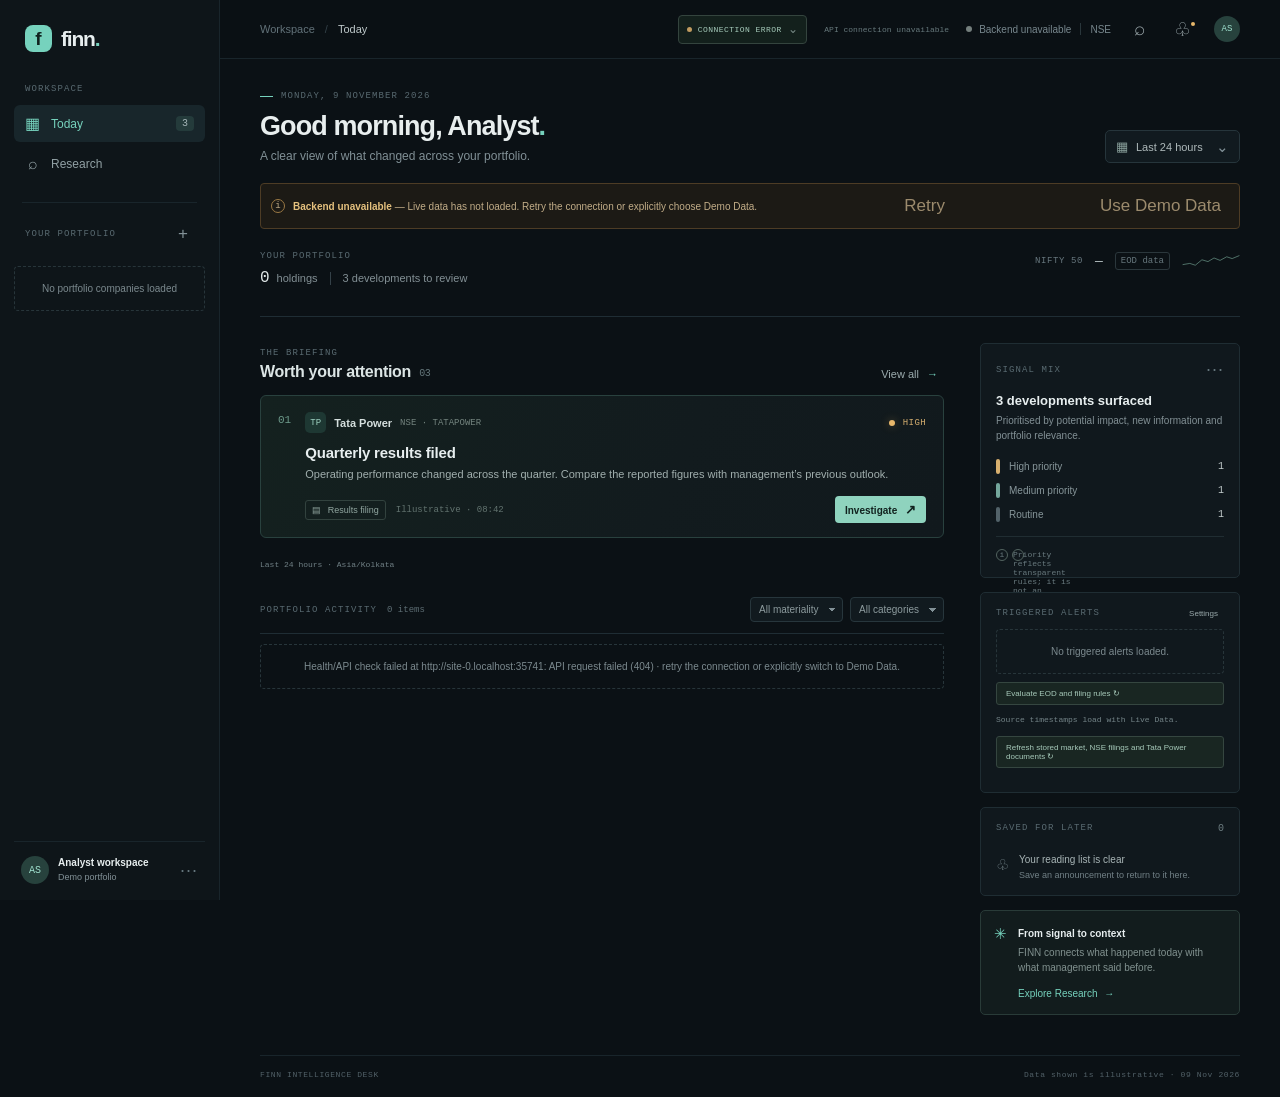
==== index.html @ 6a90d1be "Publish FINN investment intelligence app Co-authored-by: Copilot <223556219+Copilot@users.noreply.gi" ====
<!doctype html>
<html lang="en">
  <head>
    <meta charset="UTF-8" />
    <meta name="viewport" content="width=device-width, initial-scale=1" />
    <meta name="theme-color" content="#0b1115" />
    <title>FINN — Investment intelligence</title>
    <link rel="stylesheet" href="./styles.css?v=thesis-drift-1" />
  </head>
  <body>
    <div class="app-shell">
      <aside class="rail" aria-label="Primary navigation">
        <a class="brand" href="#today" aria-label="FINN home"><span class="brand-mark">f</span><span class="brand-name">finn<span class="brand-dot">.</span></span></a>
        <div class="rail-label">WORKSPACE</div>
        <nav class="primary-nav">
          <button class="nav-item active" data-view="today"><span class="nav-glyph">▦</span><span>Today</span><span class="nav-count">3</span></button>
          <button class="nav-item" data-view="research"><span class="nav-glyph">⌕</span><span>Research</span></button>
        </nav>
        <div class="rail-divider"></div>
        <div class="rail-label">YOUR PORTFOLIO <button class="tiny-plus" aria-label="Add holding">+</button></div>
        <div class="holding-list" id="holdingList"></div>
        <div class="rail-bottom"><div class="avatar">AS</div><div><strong>Analyst workspace</strong><small>Demo portfolio</small></div><span class="more">···</span></div>
      </aside>

      <main class="main-area">
        <header class="topbar">
          <div class="breadcrumb"><span>Workspace</span><i>/</i><strong id="crumb">Today</strong></div>
          <div class="top-actions">
            <button class="mode-toggle" id="dataModeToggle" aria-label="Switch between demo and live data"><span class="mode-indicator"></span><span id="modeLabel">DEMO DATA</span><span class="mode-chevron">⌄</span></button>
            <span class="freshness-label" id="freshnessLabel">Fixtures only</span>
            <div class="market-state"><span class="live-dot"></span><span id="marketStateText">Market closed</span><span class="state-divider"></span><span>NSE</span></div>
            <button class="icon-button search-trigger" aria-label="Search" title="Search companies"><span>⌕</span></button>
            <button class="icon-button notification-button" aria-label="Notifications"><span>♧</span><b></b></button>
            <div class="top-avatar">AS</div>
          </div>
        </header>

        <section class="view active" id="todayView" aria-labelledby="todayTitle">
          <div class="page-heading">
            <div><div class="eyebrow"><span class="eyebrow-line"></span> MONDAY, 9 NOVEMBER 2026</div><h1 id="todayTitle">Good morning, Analyst<span class="period">.</span></h1><p class="page-subtitle">A clear view of what changed across your portfolio.</p></div>
            <label class="date-control"><span class="calendar-icon">▦</span><select id="digestWindow" aria-label="Digest time window"><option value="24h">Last 24 hours</option><option value="7d">Last 7 days</option><option value="30d">Last 30 days</option><option value="custom">Custom dates</option></select><span class="chevron">⌄</span></label>
          </div>
          <div class="demo-notice"><span class="notice-icon">i</span><span><strong>Illustrative demo</strong> — sample events and figures are fictional and shown for product demonstration.</span><button aria-label="Dismiss demo notice" id="dismissNotice">×</button></div>

          <div class="overview-row">
            <div class="overview-copy"><span class="section-kicker">YOUR PORTFOLIO</span><div class="overview-title"><strong id="holdingCount">18</strong><span>holdings</span><span class="overview-sep"></span><span id="developmentCount">3 developments to review</span></div></div>
            <div class="market-mini"><span class="market-label">NIFTY 50</span><strong>—</strong><span class="neutral-tag">EOD data</span><span class="mini-spark" aria-hidden="true"><svg viewBox="0 0 96 24"><path d="M1 18 L13 16 L22 19 L33 10 L43 13 L53 7 L63 11 L74 5 L83 8 L95 3"/></svg></span></div>
          </div>

          <div class="content-grid">
            <div class="feed-column">
              <div class="section-head"><div><span class="section-kicker">THE BRIEFING</span><h2>Worth your attention <span class="muted-count">03</span></h2></div><button class="text-button" id="viewAll">View all <span>→</span></button></div>
              <div class="briefing-card" id="briefingCard">
                <div class="briefing-index">01</div><div class="briefing-body"><div class="briefing-meta"><span class="company-chip tata-chip">TP</span><strong>Tata Power</strong><span class="ticker-label">NSE · TATAPOWER</span><span class="meta-spacer"></span><span class="priority-dot high"></span><span class="priority-word">HIGH</span></div><h3>Quarterly results filed</h3><p>Operating performance changed across the quarter. Compare the reported figures with management’s previous outlook.</p><div class="briefing-foot"><span class="source-pill"><span class="file-glyph">▤</span> Results filing</span><span class="briefing-time">Illustrative · 08:42</span><button class="investigate-button" data-company="TATAPOWER">Investigate <span>↗</span></button></div></div>
              </div>
              <div class="digest-custom" id="digestCustom" hidden><label>From <input type="date" id="digestFrom"></label><label>To <input type="date" id="digestTo"></label><button id="applyDigestDates">Apply</button></div>
              <div class="digest-range" id="digestRange">Last 24 hours · Asia/Kolkata</div>
              <div class="digest-counts" id="digestCounts"></div>
              <div class="feed-toolbar"><div class="feed-title"><span class="section-kicker">PORTFOLIO ACTIVITY</span><span class="feed-total" id="feedTotal">3 items</span></div><div class="filters"><label class="select-wrap"><span class="sr-only">Filter by priority</span><select id="priorityFilter"><option value="all">All materiality</option><option value="high">High</option><option value="medium">Medium</option><option value="routine">Routine</option></select></label><label class="select-wrap category-filter"><span class="sr-only">Filter by category</span><select id="categoryFilter"><option value="all">All categories</option></select></label></div></div>
              <div class="activity-list" id="activityList"></div>
              <button class="load-more" id="loadMore">Show routine items <span>↓</span></button>
            </div>
            <aside class="right-column">
              <div class="side-card signal-card"><div class="side-card-head"><span class="section-kicker">SIGNAL MIX</span><span class="more">···</span></div><h3 id="signalHeading">3 developments surfaced</h3><p id="signalDescription">Prioritised by potential impact, new information and portfolio relevance.</p><div class="signal-rows"><div><span class="signal-bar high-bar"></span><span>High priority</span><b id="signalHigh">1</b></div><div><span class="signal-bar monitor-bar"></span><span>Medium priority</span><b id="signalMedium">1</b></div><div><span class="signal-bar routine-bar"></span><span>Routine</span><b id="signalRoutine">1</b></div></div><div class="signal-note"><span>i</span><span id="signalNote">Priority reflects transparent rules; it is not an investment recommendation.</span></div></div>
              <div class="side-card alert-card"><div class="side-card-head"><span class="section-kicker">TRIGGERED ALERTS</span><button class="text-button" id="openAlertSettings">Settings</button></div><div id="alertHistory"><div class="empty-filter">No triggered alerts loaded.</div></div><button class="alert-refresh" id="evaluateAlerts">Evaluate EOD and filing rules ↻</button><div class="source-freshness" id="sourceFreshness">Source timestamps load with Live Data.</div><button class="alert-refresh refresh-data-button" id="refreshData">Refresh stored market, NSE filings and Tata Power documents ↻</button><div class="source-freshness" id="refreshProgress" role="status"></div></div>
              <div class="side-card saved-card"><div class="side-card-head"><span class="section-kicker">SAVED FOR LATER</span><span class="saved-count" id="savedCount">0</span></div><div class="saved-empty" id="savedEmpty"><span class="bookmark-outline">♧</span><div><strong>Your reading list is clear</strong><p>Save an announcement to return to it here.</p></div></div><div id="savedList"></div></div>
              <div class="desk-note"><span class="desk-spark">✳</span><div><strong>From signal to context</strong><p>FINN connects what happened today with what management said before.</p><button data-view="research">Explore Research <span>→</span></button></div></div>
            </aside>
          </div>
          <footer class="page-footer"><span>FINN INTELLIGENCE DESK</span><span id="todayFooterText">Data shown is illustrative · 09 Nov 2026</span></footer>
        </section>

        <section class="view" id="researchView" aria-labelledby="researchTitle">
          <div class="page-heading research-heading"><div><div class="eyebrow"><span class="eyebrow-line"></span> COMPANY INTELLIGENCE</div><h1 id="researchTitle">Research<span class="period">.</span></h1><p class="page-subtitle">Start with the evidence. Build the context over time.</p></div><label class="company-search"><span>⌕</span><input id="companySearch" type="search" placeholder="Search company or ticker" autocomplete="off"/><kbd>⌘ K</kbd><div class="search-results" id="searchResults"></div></label></div>
          <div class="demo-notice compact-notice"><span class="notice-icon">i</span><span><strong>Live source data</strong> — financial figures appear only after review and link to the original filing.</span><button aria-label="Dismiss demo notice" class="dismissResearch">×</button></div>
          <div class="company-hero"><div class="company-identity"><div class="company-monogram">TP</div><div><div class="company-title-row"><h2 id="companyName">Tata Power Company</h2><span class="exchange-badge">NSE</span></div><div class="company-subline"><span id="companyTicker">TATAPOWER</span><span class="subline-dot"></span><span id="companySector">Utilities</span><span class="universe-pill" id="companyUniverseLabel">PORTFOLIO</span></div></div></div><div class="company-market"><span class="section-kicker">LATEST PRICE · EOD</span><strong id="companyLatestPrice">— <small>INR</small></strong><span id="companyPriceDate">No market record loaded</span></div><button class="company-more icon-button" aria-label="Company options">···</button></div>
          <nav class="company-tabs" aria-label="Company sections"><button class="selected">Overview</button><button data-tab="financials">Financials</button><button data-tab="commitments">Commitments <span class="tab-new">CORE</span></button><button data-tab="documents">Documents</button></nav>
          <section class="commitments-view" id="commitmentsView" hidden>
            <div class="commitment-summary-strip" id="commitmentSummary"><span>Loading management guidance…</span></div><div id="narrativeNumbersNote" class="narrative-numbers-note"></div>
            <div class="commitment-toolbar"><div><span class="section-kicker">MANAGEMENT ACCOUNTABILITY</span><h2>What was said. What followed.</h2></div><div class="commitment-filters"><select id="commitmentCandidateCategory" aria-label="Prioritise review candidates"><option value="all">All candidate categories</option><option value="financial">Financial guidance first</option><option value="operational">Operational</option><option value="qualitative">Qualitative</option></select><select id="commitmentTypeFilter" aria-label="Filter by statement type"><option value="all">All statement types</option></select><select id="commitmentStatusFilter" aria-label="Filter by assessment status"><option value="all">All statuses</option><option>needs_review</option><option>awaiting_outcome</option><option>in_progress</option><option>not_comparable</option><option>achieved</option><option>missed</option></select><select id="commitmentPeriodFilter" aria-label="Filter by fiscal period"><option value="all">All periods</option></select><select id="commitmentTopicFilter" aria-label="Filter by topic"><option value="all">All topics</option></select></div></div>
            <div class="commitment-review-queue" id="commitmentReviewQueue"></div>
            <div class="commitment-timeline" id="commitmentTimeline"><div class="empty-filter">Select Live Data to load source-linked transcript candidates.</div></div>
          </section>
          <div class="research-grid">
            <div class="research-main">
              <div class="section-head research-section-head"><div><span class="section-kicker">COMPANY OVERVIEW</span><h2>Business at a glance</h2></div><button class="subtle-button" id="sourceMethod">Source policy <span>↗</span></button></div>
              <div class="business-card"><div class="business-copy"><span class="business-label">BUSINESS PROFILE</span><p id="businessDescription">An integrated power company with interests across generation, renewables, transmission and distribution.</p><span class="illustrative-inline">Company profile · demo description</span></div><div class="segment-block"><span class="business-label">SEGMENTS</span><div class="segment-tags" id="segmentTags"><span>Generation</span><span>Renewables</span><span>Transmission</span><span>Distribution</span></div><div class="segment-caption">Revenue mix will appear when verified source data is connected.</div></div></div>
              <div class="section-head metrics-head"><div><span class="section-kicker">LATEST REPORTED PERIOD</span><h2>Financial snapshot</h2></div><span class="period-placeholder" id="financialPeriod">Period unavailable</span></div>
              <div class="financial-basis-row"><span id="financialBasis">Consolidated · INR crore</span><span id="financialCoverage">Financial statements not yet processed.</span></div>
              <div class="financial-control-row"><label>Statement basis <select id="financialBasisSelect"><option value="consolidated">Consolidated</option><option value="standalone">Standalone</option></select></label><span id="financialSeriesLabel">Quarterly income statement</span></div>
              <div class="metrics-grid" id="financialMetrics"><div class="metric-card"><div class="metric-label">REVENUE <span>₹</span></div><strong>—</strong><small>Awaiting source data</small></div><div class="metric-card"><div class="metric-label">EBITDA <span>₹</span></div><strong>—</strong><small>Awaiting source data</small></div><div class="metric-card"><div class="metric-label">PBT <span>₹</span></div><strong>—</strong><small>Awaiting source data</small></div><div class="metric-card"><div class="metric-label">PAT <span>₹</span></div><strong>—</strong><small>Awaiting source data</small></div></div>
              <section class="thesis-drift" id="thesisDrift" aria-labelledby="thesisDriftTitle"><div class="section-head"><div><span class="section-kicker">EVIDENCE-DRIVEN CHANGE MONITOR</span><h2 id="thesisDriftTitle">Thesis Drift</h2></div><span id="thesisDriftPeriod" class="period-placeholder">Loading verified signals…</span></div><p class="thesis-drift-intro" id="thesisDriftIntro">Comparing validated financial observations and primary disclosures.</p><div id="thesisDriftSummary" class="thesis-drift-summary"></div><div id="thesisDriftGroups" class="thesis-drift-groups"></div><details class="thesis-coverage"><summary>Coverage and unavailable indicators</summary><div id="thesisDriftCoverage"></div></details></section>
              <div class="section-head trajectory-head"><div><span class="section-kicker">PERFORMANCE OVER TIME</span><h2>Financial trajectory</h2></div><div class="chart-period-tabs"><button class="active" data-period="quarterly">Quarterly</button><button data-period="annual">Annual</button></div></div>
              <div class="trajectory-metrics" role="group" aria-label="Trajectory metric"><button class="active" data-metric="revenue">Revenue</button><button data-metric="pbt">PBT</button><button data-metric="pat">PAT</button></div>
              <div class="chart-card"><div class="chart-placeholder" id="financialChart"><div class="chart-empty"><div class="chart-icon">⌁</div><strong>Evidence will fill this view</strong><span>Verified financial values appear here.</span></div></div><div class="chart-footer"><span id="chartFooterText">Quarterly values · INR crore · verified source observations only.</span><button id="chartSource">How we calculate <span>↗</span></button></div></div>
              <section class="financial-analysis" id="financialAnalysis"><div class="section-head"><div><span class="section-kicker">BALANCE SHEET & CASH QUALITY</span><h2>Cash, debt and coverage</h2></div><span id="analysisPeriod" class="period-placeholder">Annual values</span></div><div id="analysisSignals" class="analysis-signals"></div><div id="analysisCards" class="analysis-cards"><p>Validated annual balance-sheet and cash-flow rows will appear here.</p></div><div id="analysisObservations" class="financial-year-grid"></div></section>
              <div class="section-head developments-head"><div><span class="section-kicker">WHAT CHANGED</span><h2>Recent developments <span class="muted-count">02</span></h2></div><button class="text-button" data-view="today">All activity <span>→</span></button></div><div id="companyDevelopments" class="company-developments"></div>
            </div>
            <aside class="research-aside">
              <div class="commitment-card" id="commitmentCard"><div class="commitment-top"><div><span class="section-kicker">FINN REMEMBERS</span><span class="commitment-tag">CORE CAPABILITY</span></div><span class="memory-icon">↺</span></div><h3>Management commitments</h3><p>What leadership said. What the company delivered. Always linked to the source.</p><div class="commitment-empty"><div class="commitment-line"><span class="empty-bullet"></span><span></span></div><div class="commitment-line short"><span class="empty-bullet"></span><span></span></div><div class="commitment-line"><span class="empty-bullet"></span><span></span></div></div><div class="commitment-foot"><span id="commitmentDocCount">0 verified commitments</span><button id="commitmentInfo">How it works <span>→</span></button></div></div>
              <div class="ask-card"><div class="ask-heading"><span class="ask-icon">✳</span><div><span class="section-kicker">INVESTIGATE</span><h3>Ask about this company</h3></div></div><div class="suggested-questions"><button>How has revenue changed over the last three financial years? <span>↗</span></button><button>How has profitability changed over the last four quarters? <span>↗</span></button><button>How have borrowings and net debt changed? <span>↗</span></button><button>Is operating cash flow keeping pace with PAT? <span>↗</span></button><button>What did management say about growth, and what happened afterwards? <span>↗</span></button><button>What are the most important positive and negative developments? <span>↗</span></button></div><form class="ask-form" id="askForm"><input id="askInput" placeholder="Ask a research question..." aria-label="Ask a research question"/><button aria-label="Submit question">↑</button></form><p class="ask-disclaimer">Evidence-grounded answers · no model provider configured</p><div id="researchAnswer" class="research-answer" aria-live="polite"></div></div>
              <div class="source-card"><div class="source-card-head"><span class="section-kicker">RESEARCH COVERAGE</span><span class="coverage-dot"></span></div><div class="source-empty"><span class="document-icon">▤</span><div><strong id="sourceCoverageTitle">Checking coverage…</strong><p id="sourceCoverageText">Source and processing status for this company.</p></div></div><div id="coveragePanel" class="coverage-panel"></div><div id="sourceDocumentList"></div><button id="connectSources" class="connect-button">View source requirements <span>→</span></button></div>
            </aside>
          </div>
          <footer class="page-footer"><span>FINN INTELLIGENCE DESK</span><span>Primary sources only · No broker research</span></footer>
        </section>
      </main>

      <nav class="mobile-nav" aria-label="Mobile navigation"><button class="active" data-view="today"><span>▦</span>Today</button><button data-view="research"><span>⌕</span>Research</button><button id="mobilePortfolio"><span>◫</span>Portfolio</button></nav>
    </div>
    <div class="toast" id="toast" role="status"></div>
    <dialog id="detailDialog" class="detail-dialog"><form method="dialog"><button class="dialog-close" aria-label="Close details">×</button></form><div id="dialogContent"></div></dialog>
    <script src="./app.js?v=thesis-drift-1"></script>
  </body>
</html>
---- styles.css ----
:root{color-scheme:dark;--bg:#0b1115;--surface:#10181d;--surface-2:#131e24;--surface-3:#18252c;--line:#1f2d34;--line-soft:#19252b;--text:#e7eeef;--muted:#829197;--subtle:#596a71;--teal:#76d2bd;--teal-dim:#264c46;--amber:#e8b76b;--red:#e27c73;--font:'DM Sans',-apple-system,BlinkMacSystemFont,sans-serif;--display:'Manrope','DM Sans',sans-serif;--mono:'DM Mono',monospace}*{box-sizing:border-box}body{margin:0;background:var(--bg);color:var(--text);font-family:var(--font);font-size:13px;-webkit-font-smoothing:antialiased}.app-shell{min-height:100vh}.rail{position:fixed;inset:0 auto 0 0;width:220px;background:#0e1519;border-right:1px solid var(--line-soft);padding:25px 14px 14px;display:flex;flex-direction:column;z-index:5}.brand{display:flex;align-items:center;gap:9px;text-decoration:none;color:var(--text);padding:0 11px 32px}.brand-mark{height:27px;width:27px;border-radius:8px;background:var(--teal);color:#10221f;font:800 19px var(--display);display:grid;place-items:center;line-height:1}.brand-name{font:700 21px var(--display);letter-spacing:-1.2px}.brand-dot,.period{color:var(--teal)}.rail-label,.section-kicker,.eyebrow,.business-label{font:500 9px var(--mono);letter-spacing:1.1px;color:var(--subtle)}.rail-label{padding:0 11px 11px;display:flex;justify-content:space-between;align-items:center}.tiny-plus{border:0;background:none;color:var(--muted);font-size:17px;cursor:pointer}.primary-nav{display:grid;gap:3px}.nav-item{height:37px;border:0;border-radius:6px;background:transparent;color:#91a0a4;display:flex;align-items:center;gap:11px;padding:0 11px;text-align:left;font:500 12px var(--font);cursor:pointer}.nav-item:hover{background:#141e23;color:var(--text)}.nav-item.active{background:#18262b;color:var(--teal)}.nav-glyph{font-size:16px;width:15px;text-align:center}.nav-count{margin-left:auto;color:#a4b5b7;background:#243b3b;font:10px var(--mono);padding:2px 6px;border-radius:4px}.rail-divider{height:1px;background:var(--line-soft);margin:20px 8px 20px}.holding-list{display:grid;gap:3px;overflow:auto}.holding{display:flex;align-items:center;gap:9px;width:100%;height:36px;padding:0 8px;border:0;background:none;color:#9aa8ac;text-align:left;cursor:pointer;border-radius:5px}.holding:hover,.holding.selected{background:#172328;color:var(--text)}.holding-logo{width:23px;height:23px;border-radius:6px;background:#1d2e34;color:#afc3c4;display:grid;place-items:center;font:10px var(--mono)}.holding:nth-child(3n+1) .holding-logo{color:#d4b784;background:#342e24}.holding:nth-child(3n+2) .holding-logo{color:#91d0c1;background:#1e3431}.holding-name{font-size:11px;white-space:nowrap;overflow:hidden;text-overflow:ellipsis}.holding-ticker{margin-left:auto;color:#596a71;font:9px var(--mono)}.rail-bottom{margin-top:auto;border-top:1px solid var(--line-soft);padding:14px 7px 2px;display:flex;align-items:center;gap:9px}.avatar,.top-avatar{background:#27423d;color:#9fe0ce;border-radius:50%;display:grid;place-items:center;font:10px var(--mono)}.avatar{width:28px;height:28px}.rail-bottom strong{font-size:10px;font-weight:600;display:block}.rail-bottom small{font-size:9px;color:var(--muted)}.more{font-size:18px;letter-spacing:1px;color:#65767c}.rail-bottom .more{margin-left:auto}.main-area{margin-left:220px;min-height:100vh}.topbar{height:59px;padding:0 40px;border-bottom:1px solid var(--line-soft);display:flex;justify-content:space-between;align-items:center;background:rgba(11,17,21,.88);position:sticky;top:0;z-index:4;backdrop-filter:blur(12px)}.breadcrumb{display:flex;gap:10px;color:#627279;font-size:11px;align-items:center}.breadcrumb i{font-style:normal;color:#344249}.breadcrumb strong{color:#bec9ca;font-weight:500}.top-actions{display:flex;align-items:center;gap:17px}.market-state{display:flex;align-items:center;gap:7px;color:#78888e;font-size:10px}.live-dot,.coverage-dot{width:6px;height:6px;border-radius:50%;background:#747f7d}.state-divider{height:12px;width:1px;background:#29363b;margin:0 2px}.icon-button{background:none;border:0;color:#9aa7aa;font-size:19px;cursor:pointer;position:relative}.icon-button:hover{color:var(--teal)}.notification-button b{position:absolute;right:2px;top:5px;width:4px;height:4px;border-radius:50%;background:var(--amber)}.top-avatar{width:26px;height:26px;font-size:9px}.view{display:none;max-width:1500px;margin:0 auto;padding:32px 40px 0}.view.active{display:block}.page-heading{display:flex;justify-content:space-between;align-items:flex-end;margin-bottom:20px}.eyebrow{display:flex;align-items:center;gap:8px;margin-bottom:9px}.eyebrow-line{display:block;width:13px;height:1px;background:var(--teal)}h1{font:600 27px/1.2 var(--display);letter-spacing:-.9px;margin:0;color:#e8eeee}.page-subtitle{color:#819096;font-size:12px;margin:7px 0 0}.date-control{color:#aeb9ba;border:1px solid #26353b;background:#111a1f;border-radius:5px;height:33px;padding:0 10px;font:11px var(--font);display:flex;align-items:center;gap:8px;cursor:pointer}.calendar-icon{color:#8ba29d;font-size:13px}.chevron{color:#829197;font-size:15px;margin-left:4px}.demo-notice{height:auto;min-height:35px;border:1px solid #4d3c25;background:#1c1a15;color:#c2ad88;border-radius:4px;padding:8px 10px;display:flex;align-items:center;gap:8px;font-size:10px;margin-bottom:22px}.demo-notice strong{color:#e5c17e;font-weight:600}.notice-icon{width:14px;height:14px;border:1px solid #9b7944;border-radius:50%;display:grid;place-items:center;font:9px var(--mono);flex:none}.demo-notice button{background:none;border:0;color:#9c8b6d;margin-left:auto;cursor:pointer;font-size:17px}.overview-row{height:66px;border-bottom:1px solid var(--line);display:flex;justify-content:space-between;align-items:flex-start}.overview-copy .section-kicker{display:block;margin-bottom:8px}.overview-title{display:flex;align-items:center;gap:7px;color:#839095;font-size:11px}.overview-title strong{font:500 16px var(--mono);color:#e0e8e8}.overview-sep{height:13px;width:1px;background:#344148;margin:0 5px}.market-mini{display:flex;align-items:center;gap:12px;color:#88989d}.market-label{font:9px var(--mono);color:#68787f;letter-spacing:.6px}.market-mini strong{font:13px var(--mono);color:#bdc9ca}.neutral-tag{font:9px var(--mono);border:1px solid #2b373c;padding:3px 5px;border-radius:3px;color:#67777d}.mini-spark{width:58px;height:20px}.mini-spark svg{width:100%;height:100%;overflow:visible}.mini-spark path{fill:none;stroke:#618a7e;stroke-width:1.3}.content-grid{display:grid;grid-template-columns:minmax(0,1fr) 260px;gap:36px;padding-top:26px}.section-head{display:flex;align-items:flex-end;justify-content:space-between;margin-bottom:14px}.section-head h2{font:600 16px var(--display);letter-spacing:-.3px;margin:5px 0 0;color:#dce5e5}.muted-count{color:#65777b;font:10px var(--mono);vertical-align:middle;margin-left:4px}.text-button,.subtle-button{border:0;background:none;color:#9babad;font:11px var(--font);cursor:pointer}.text-button:hover,.subtle-button:hover{color:var(--teal)}.text-button span,.subtle-button span{color:var(--teal);margin-left:5px}.briefing-card{display:flex;gap:14px;padding:16px 17px 14px;background:linear-gradient(115deg,#14211f 0%,#121b1e 60%,#11191d 100%);border:1px solid #29413e;border-radius:6px;position:relative;margin-bottom:22px}.briefing-index{font:11px var(--mono);color:#6d9a8b;padding-top:2px}.briefing-body{min-width:0;flex:1}.briefing-meta{display:flex;align-items:center;gap:8px}.company-chip{width:21px;height:21px;border-radius:5px;display:grid;place-items:center;font:9px var(--mono)}.tata-chip{background:#1e3833;color:#9ed2c2}.briefing-meta strong{font-size:11px;font-weight:600;color:#d6e0df}.ticker-label{font:9px var(--mono);color:#74847f}.meta-spacer{flex:1}.priority-dot{width:6px;height:6px;border-radius:50%;display:inline-block}.priority-dot.high{background:var(--amber);box-shadow:0 0 8px #d8a55366}.priority-dot.monitor{background:#79a9a1}.priority-dot.routine{background:#718085}.priority-word{font:9px var(--mono);color:#d2ac6e;letter-spacing:.4px}.briefing-body h3{margin:11px 0 5px;font:600 15px var(--display);letter-spacing:-.2px}.briefing-body>p{margin:0;color:#a1afae;font-size:11px;line-height:1.55;max-width:620px}.briefing-foot{display:flex;align-items:center;gap:10px;margin-top:13px}.source-pill{border:1px solid #32423e;border-radius:3px;padding:4px 6px;color:#91a6a0;font-size:9px}.file-glyph{margin-right:4px}.briefing-time{font:9px var(--mono);color:#62736f}.investigate-button{margin-left:auto;background:#8fd3be;border:0;border-radius:4px;color:#11221e;height:27px;padding:0 10px;font:600 10px var(--font);cursor:pointer}.investigate-button:hover{background:#b5ecd9}.investigate-button span{font-size:13px;margin-left:5px}.feed-toolbar{display:flex;justify-content:space-between;align-items:center;border-bottom:1px solid var(--line);padding:0 0 11px;margin-top:21px}.feed-title{display:flex;align-items:center;gap:10px}.feed-total{font:9px var(--mono);color:#5d6d73}.filters{display:flex;gap:7px}.select-wrap select{appearance:none;background:#111a1f;border:1px solid #27363c;color:#8d9b9e;padding:6px 23px 6px 8px;font:10px var(--font);border-radius:4px;background-image:linear-gradient(45deg,transparent 50%,#829197 50%),linear-gradient(135deg,#829197 50%,transparent 50%);background-position:calc(100% - 10px) 10px,calc(100% - 6px) 10px;background-size:4px 4px,4px 4px;background-repeat:no-repeat;cursor:pointer}.activity-list{display:grid}.activity-item{display:grid;grid-template-columns:25px minmax(0,1fr) 28px;gap:10px;padding:14px 2px;border-bottom:1px solid var(--line-soft);align-items:start;transition:background .15s}.activity-item:hover{background:#0f171b}.activity-symbol{height:23px;width:23px;border:1px solid #2b3a40;border-radius:5px;display:grid;place-items:center;color:#95aaa5;font-size:11px}.activity-symbol.gold{border-color:#4b4030;color:#c4aa79}.activity-symbol.blue{border-color:#31434b;color:#8caab5}.activity-main{min-width:0}.activity-top{display:flex;align-items:center;gap:7px;margin-bottom:5px}.activity-top strong{font-size:10px;color:#c4cecf;font-weight:600}.activity-ticker{font:9px var(--mono);color:#65767c}.activity-category{font-size:9px;color:#87969a;border-left:1px solid #36444a;padding-left:7px}.activity-priority{margin-left:auto;font:8px var(--mono);letter-spacing:.45px;color:#b99c6a}.activity-priority.monitor{color:#81a99f}.activity-priority.routine{color:#829096}.activity-title{font-size:11px;color:#d3dcdd;font-weight:500;margin:0 0 4px}.activity-summary{font-size:10px;color:#78898e;line-height:1.5;margin:0}.activity-bottom{display:flex;gap:9px;align-items:center;margin-top:7px;font-size:9px;color:#5e6d72}.activity-bottom .source-text{color:#80938c}.bookmark{border:0;color:#58686e;background:none;font-size:15px;cursor:pointer;padding:1px 5px}.bookmark.saved{color:var(--teal)}.load-more{display:block;margin:13px auto 0;border:1px solid #26343a;background:#11191d;color:#78888d;border-radius:4px;padding:7px 12px;font:10px var(--font);cursor:pointer}.load-more:hover{color:var(--teal);border-color:#466c63}.right-column{display:grid;align-content:start;gap:14px}.side-card{background:#10181d;border:1px solid #1f2d33;border-radius:5px;padding:15px}.side-card-head{display:flex;justify-content:space-between;align-items:center}.side-card h3{font:600 13px var(--display);margin:13px 0 5px}.side-card>p{font-size:10px;color:#829095;line-height:1.5;margin:0}.signal-rows{display:grid;gap:9px;margin-top:16px}.signal-rows>div{display:grid;grid-template-columns:5px 1fr auto;align-items:center;gap:8px;color:#87969a;font-size:10px}.signal-rows b{font:10px var(--mono);color:#c1cbcb}.signal-bar{width:4px;height:15px;border-radius:2px}.high-bar{background:#d7af6e}.monitor-bar{background:#74a79c}.routine-bar{background:#526269}.signal-note{border-top:1px solid #202d32;margin-top:14px;padding-top:11px;color:#697a7f;font-size:9px;line-height:1.5}.signal-note span{display:inline-grid;place-items:center;width:12px;height:12px;border:1px solid #52635f;border-radius:50%;font:8px var(--mono);margin-right:4px}.saved-count{font:10px var(--mono);color:#6c7c80}.saved-empty{display:flex;gap:10px;align-items:center;margin-top:17px}.bookmark-outline{color:#75858a;font-size:15px}.saved-empty strong{font-size:10px;font-weight:500;color:#a8b5b6}.saved-empty p{font-size:9px;color:#718086;margin:4px 0 0}.saved-row{padding:10px 0 0;color:#c6d0d0;font-size:10px}.saved-row button{border:0;background:none;color:#738387;float:right;cursor:pointer}.desk-note{display:flex;gap:11px;padding:14px 13px;border:1px solid #293b38;background:#121c1d;border-radius:5px}.desk-spark{font-size:15px;color:var(--teal)}.desk-note strong{font-size:10px;font-weight:600}.desk-note p{font-size:10px;line-height:1.5;color:#81918f;margin:5px 0 10px}.desk-note button{background:none;border:0;color:var(--teal);font:10px var(--font);padding:0;cursor:pointer}.desk-note button span{padding-left:4px}.page-footer{border-top:1px solid var(--line-soft);margin-top:40px;padding:14px 0 18px;display:flex;justify-content:space-between;color:#526168;font:8px var(--mono);letter-spacing:.6px}.mobile-nav{display:none}
/* Research workspace */
.research-heading{align-items:center;margin-bottom:17px}.company-search{width:290px;height:36px;border:1px solid #2a383e;border-radius:5px;display:flex;align-items:center;padding:0 9px;gap:8px;position:relative;background:#10181d;color:#78898d}.company-search>span{font-size:18px}.company-search input{flex:1;min-width:0;background:none;border:0;outline:0;color:var(--text);font:11px var(--font)}.company-search input::placeholder{color:#68777c}.company-search kbd{font:9px var(--mono);color:#738187;background:#1a252a;border:1px solid #2c393e;border-radius:3px;padding:2px 4px}.search-results{position:absolute;left:0;right:0;top:40px;z-index:6;background:#152025;border:1px solid #2a3c42;border-radius:5px;display:none;box-shadow:0 12px 24px #0008;max-height:270px;overflow:auto}.search-results.open{display:block}.search-result{display:flex;width:100%;border:0;border-bottom:1px solid #233137;background:none;color:#d0d9d9;text-align:left;align-items:center;gap:9px;padding:9px;cursor:pointer}.search-result:hover{background:#1c2b30}.search-result small{margin-left:auto;color:#718186;font:9px var(--mono)}.compact-notice{margin-bottom:13px;min-height:31px;padding:6px 9px}.company-hero{padding:16px 0 18px;border-bottom:1px solid var(--line);display:flex;align-items:center}.company-identity{display:flex;align-items:center;gap:12px}.company-monogram{width:42px;height:42px;display:grid;place-items:center;border-radius:7px;background:#1d3833;color:#a6dbcb;font:12px var(--mono);border:1px solid #2c4a43}.company-title-row{display:flex;align-items:center;gap:9px}.company-title-row h2{font:600 17px var(--display);letter-spacing:-.3px;margin:0}.exchange-badge{font:8px var(--mono);color:#8b9a9c;border:1px solid #324046;border-radius:3px;padding:3px 5px}.company-subline{display:flex;align-items:center;gap:8px;margin-top:5px;color:#78888e;font:9px var(--mono)}.subline-dot{width:3px;height:3px;background:#617278;border-radius:50%}.company-market{margin-left:auto;margin-right:25px;display:grid;gap:3px;text-align:right}.company-market .section-kicker{font-size:8px}.company-market strong{font:15px var(--mono);color:#bdcaca}.company-market strong small{font-size:9px;color:#7b8b90}.company-market>span:last-child{font-size:9px;color:#617177}.company-more{font-size:17px}.company-tabs{display:flex;gap:23px;border-bottom:1px solid var(--line);height:42px;align-items:stretch}.company-tabs button{background:none;border:0;border-bottom:1px solid transparent;color:#7b8a8f;font:10px var(--font);padding:0 2px;cursor:pointer}.company-tabs button:hover{color:#c0cccc}.company-tabs button.selected{color:#c7d3d2;border-color:var(--teal)}.tab-new{font:7px var(--mono);color:#84b6a7;border:1px solid #315047;border-radius:2px;padding:2px 3px;margin-left:4px}.research-grid{display:grid;grid-template-columns:minmax(0,1fr) 280px;gap:32px;padding-top:24px}.research-section-head{align-items:center}.subtle-button{font-size:9px;color:#76868a}.business-card{display:grid;grid-template-columns:1.2fr 1fr;background:#10191d;border:1px solid #202e34;border-radius:5px;padding:15px 16px;gap:24px}.business-copy{border-right:1px solid #223037;padding-right:18px}.business-label{font-size:8px;color:#6d7d82}.business-copy>p{font-size:12px;line-height:1.6;color:#c0cccc;margin:8px 0}.illustrative-inline{font:8px var(--mono);color:#7b715f}.segment-tags{display:flex;gap:5px;flex-wrap:wrap;margin-top:9px}.segment-tags span{font-size:9px;color:#9eaeac;background:#1a282a;border:1px solid #2b3b3b;padding:4px 6px;border-radius:3px}.segment-caption{font-size:9px;line-height:1.45;color:#6d7c81;margin-top:9px}.metrics-head{margin-top:25px;align-items:flex-end}.period-placeholder{font:8px var(--mono);color:#718086;border:1px solid #29363b;padding:4px 6px;border-radius:3px}.metrics-grid{display:grid;grid-template-columns:repeat(4,1fr);gap:8px}.metric-card{padding:12px 11px;background:#111a1e;border:1px solid #202d33;border-radius:4px;min-width:0}.metric-label{display:flex;justify-content:space-between;color:#839296;font:8px var(--mono);letter-spacing:.45px}.metric-label span{color:#596a6f}.metric-card>strong{display:block;font:16px var(--mono);color:#d1dada;margin:11px 0 5px}.metric-card>small{font-size:8px;color:#68787c}.trajectory-head{margin-top:25px;align-items:center}.chart-period-tabs{display:flex;padding:2px;background:#11191d;border:1px solid #202c31;border-radius:4px}.chart-period-tabs button{border:0;background:none;color:#748388;font:9px var(--font);padding:5px 8px;border-radius:3px;cursor:pointer}.chart-period-tabs button.active{background:#23332f;color:#abd5c9}.chart-card{background:#10181d;border:1px solid #202d32;border-radius:5px}.chart-placeholder{height:178px;display:flex;position:relative;padding:16px 20px 25px 35px}.chart-y-labels{display:flex;flex-direction:column;justify-content:space-between;color:#53636a;font:8px var(--mono);padding-bottom:8px}.chart-empty{flex:1;margin-left:12px;border-left:1px solid #253239;border-bottom:1px solid #253239;background:repeating-linear-gradient(to bottom,transparent 0,transparent 38px,#202b30 39px,#202b30 40px);display:flex;align-items:center;justify-content:center;flex-direction:column;position:relative}.chart-icon{font-size:22px;color:#526a67;margin-bottom:3px}.chart-empty strong{font-size:10px;color:#a8b6b6;font-weight:500}.chart-empty>span{font-size:9px;color:#6d7d82;margin-top:5px;text-align:center}.chart-legend{display:flex;gap:14px;margin-top:10px;font-size:8px;color:#738387}.chart-legend i{display:inline-block;width:7px;height:2px;background:#75bdab;vertical-align:middle;margin-right:4px}.chart-legend span+span i{background:#b9a06c}.chart-x-labels{position:absolute;bottom:7px;left:58px;right:20px;display:flex;justify-content:space-between;color:#5c6d72;font:8px var(--mono)}.chart-footer{border-top:1px solid #202d32;padding:9px 11px;display:flex;justify-content:space-between;color:#69797e;font-size:8px}.chart-footer button{border:0;background:none;color:#8eaaa0;font:8px var(--font);cursor:pointer}.chart-footer button span{color:var(--teal);padding-left:3px}.developments-head{margin-top:25px}.company-developments{border-top:1px solid var(--line)}.development-row{display:flex;gap:10px;padding:11px 0;border-bottom:1px solid var(--line-soft);align-items:center}.development-row .activity-symbol{flex:none}.development-row strong{display:block;font-size:10px;color:#c5cecf;font-weight:500}.development-row small{display:block;color:#718085;font-size:9px;margin-top:4px}.development-row button{margin-left:auto;border:0;background:none;color:#80968c;cursor:pointer}.research-aside{display:grid;align-content:start;gap:13px}.commitment-card{background:linear-gradient(145deg,#172320,#11191c 70%);border:1px solid #30443c;border-radius:5px;padding:14px}.commitment-top{display:flex;justify-content:space-between;align-items:flex-start}.commitment-top>div{display:grid;gap:6px}.commitment-tag{font:7px var(--mono);letter-spacing:.4px;color:#9ac8b5;background:#20362f;border:1px solid #345247;border-radius:3px;padding:3px 5px;width:max-content}.memory-icon{color:#82b9a6;font-size:16px}.commitment-card h3{font:600 13px var(--display);margin:12px 0 5px}.commitment-card>p{font-size:10px;line-height:1.55;color:#8d9e98;margin:0}.commitment-empty{margin:16px 0 13px;padding:10px;background:#121c1c;border:1px solid #263733;border-radius:4px;display:grid;gap:11px}.commitment-line{display:flex;gap:8px;align-items:center}.empty-bullet{width:5px;height:5px;background:#628e7c;border-radius:50%}.commitment-line span:last-child{height:4px;background:#293934;border-radius:3px;width:85%}.commitment-line.short span:last-child{width:60%}.commitment-foot{border-top:1px solid #293932;padding-top:10px;display:flex;justify-content:space-between;align-items:center;color:#778c83;font-size:8px}.commitment-foot button{border:0;background:none;color:#a2c7b9;font:9px var(--font);cursor:pointer}.commitment-foot button span{margin-left:3px}.ask-card,.source-card{background:#10181d;border:1px solid #202d33;border-radius:5px;padding:14px}.ask-heading{display:flex;align-items:center;gap:9px}.ask-icon{font-size:15px;color:var(--teal)}.ask-heading .section-kicker{font-size:8px}.ask-heading h3{font:600 12px var(--display);margin:4px 0 0}.suggested-questions{display:grid;margin-top:13px}.suggested-questions button{border:0;border-top:1px solid #202d32;background:none;color:#a2b0b1;text-align:left;padding:9px 0;font:9px/1.4 var(--font);cursor:pointer}.suggested-questions button:hover{color:var(--teal)}.suggested-questions button span{float:right;color:#789287;padding-left:5px}.ask-form{display:flex;border:1px solid #31413f;background:#0e1618;border-radius:4px;height:32px;padding:3px;margin-top:5px}.ask-form input{flex:1;min-width:0;background:none;border:0;outline:0;padding:0 6px;color:#d9e2e2;font:10px var(--font)}.ask-form input::placeholder{color:#67777a}.ask-form button{width:25px;border:0;border-radius:3px;background:#28483f;color:#b7e0d1;font-size:15px;cursor:pointer}.ask-disclaimer{font-size:8px;color:#607075;line-height:1.4;margin:7px 0 0}.source-card-head{display:flex;justify-content:space-between;align-items:center}.coverage-dot{background:#6d796e}.source-empty{display:flex;gap:10px;align-items:center;margin:14px 0}.document-icon{font-size:15px;color:#80918d}.source-empty strong{font-size:9px;font-weight:500;color:#a8b5b5}.source-empty p{font-size:8px;color:#728085;line-height:1.45;margin:4px 0 0}.connect-button{width:100%;text-align:left;border:1px solid #29383d;border-radius:4px;background:#131c20;color:#94a39f;padding:7px 8px;font:9px var(--font);cursor:pointer}.connect-button span{float:right;color:var(--teal)}.toast{position:fixed;left:50%;bottom:24px;transform:translate(-50%,15px);opacity:0;pointer-events:none;background:#d0e8df;color:#123028;border-radius:4px;padding:10px 14px;font:11px var(--font);box-shadow:0 8px 28px #0007;transition:all .2s;z-index:10}.toast.show{transform:translate(-50%,0);opacity:1}.detail-dialog{max-width:520px;width:calc(100% - 32px);background:#111b1f;color:var(--text);border:1px solid #35464c;border-radius:7px;padding:24px;box-shadow:0 20px 70px #000b}.detail-dialog::backdrop{background:#05090bc9;backdrop-filter:blur(3px)}.dialog-close{position:absolute;right:14px;top:10px;border:0;background:none;color:#a6b5b6;font-size:22px;cursor:pointer}.dialog-label{font:9px var(--mono);letter-spacing:.9px;color:#90b6a9}.dialog-title{font:600 19px var(--display);margin:12px 30px 7px 0}.dialog-copy{color:#9eaeae;font-size:11px;line-height:1.6}.dialog-data{border:1px solid #2c3a3f;background:#151f22;border-radius:4px;padding:12px;margin:15px 0;color:#b2c0c0;font-size:10px;line-height:1.6}.dialog-actions{display:flex;gap:8px;margin-top:16px}.dialog-actions button{border:1px solid #34443f;background:#1b2b27;color:#9fd2c1;padding:7px 10px;border-radius:4px;font:10px var(--font);cursor:pointer}.sr-only{position:absolute;width:1px;height:1px;padding:0;margin:-1px;overflow:hidden;clip:rect(0,0,0,0);white-space:nowrap;border:0}
@media(max-width:1100px){.view{padding-left:28px;padding-right:28px}.topbar{padding:0 28px}.content-grid{grid-template-columns:minmax(0,1fr) 230px;gap:22px}.research-grid{grid-template-columns:minmax(0,1fr) 250px;gap:20px}.rail{width:200px}.main-area{margin-left:200px}}
@media(max-width:820px){.rail{width:62px;padding:18px 8px}.brand{padding:0 8px 29px}.brand-name,.rail-label,.nav-item>span:not(.nav-glyph),.holding-name,.holding-ticker,.rail-bottom>div:not(.avatar),.rail-bottom .more{display:none}.brand-mark{width:30px;height:30px}.primary-nav{gap:5px}.nav-item{justify-content:center;padding:0}.nav-item .nav-count{position:absolute;margin:0 0 23px 26px;font-size:8px;padding:1px 4px}.rail-divider{margin:17px 4px}.holding{justify-content:center;padding:0}.holding-logo{width:27px;height:27px}.rail-bottom{justify-content:center;padding:12px 0}.main-area{margin-left:62px}.view{padding:27px 24px 0}.topbar{padding:0 24px}.content-grid{grid-template-columns:1fr;gap:18px}.right-column{grid-template-columns:repeat(2,minmax(0,1fr));align-items:start}.desk-note{grid-column:1/-1}.research-grid{grid-template-columns:1fr}.research-aside{grid-template-columns:repeat(2,minmax(0,1fr));align-items:start}.source-card{grid-column:1/-1}.research-heading{align-items:flex-end}.company-search{width:240px}}
@media(max-width:560px){body{font-size:12px}.rail{display:none}.main-area{margin-left:0;padding-bottom:62px}.topbar{height:49px;padding:0 17px}.breadcrumb{font-size:10px}.top-actions{gap:11px}.market-state{font-size:9px}.market-state span:nth-last-child(-n+2){display:none}.top-avatar{width:24px;height:24px}.view{padding:24px 17px 0}.page-heading{align-items:flex-start;gap:12px}.page-heading h1{font-size:24px}.page-subtitle{font-size:11px;max-width:270px;line-height:1.5}.date-control{height:30px;font-size:9px;padding:0 7px;white-space:nowrap;margin-top:21px}.demo-notice{font-size:9px;line-height:1.45}.overview-row{height:62px}.overview-title{font-size:10px}.market-mini{gap:7px}.market-mini .mini-spark,.market-mini .neutral-tag{display:none}.market-mini strong{font-size:11px}.content-grid{padding-top:21px}.section-head h2{font-size:15px}.briefing-card{padding:13px 11px;gap:9px}.briefing-index{font-size:9px}.briefing-meta{gap:6px;flex-wrap:wrap}.ticker-label{font-size:8px}.briefing-body h3{font-size:14px}.briefing-body>p{font-size:10px}.briefing-foot{gap:6px;flex-wrap:wrap}.briefing-time{font-size:8px}.investigate-button{height:26px;padding:0 7px;font-size:9px}.feed-toolbar{align-items:flex-start;gap:9px;flex-direction:column}.filters{width:100%}.select-wrap select{font-size:9px;padding-top:6px;padding-bottom:6px}.filters .select-wrap{flex:1}.filters select{width:100%}.activity-item{grid-template-columns:22px minmax(0,1fr) 25px;gap:8px;padding:12px 0}.activity-symbol{width:21px;height:21px}.activity-category{display:none}.activity-title{font-size:10px}.activity-summary{font-size:9px}.right-column{grid-template-columns:1fr}.desk-note{grid-column:auto}.page-footer{margin-top:28px;font-size:7px}.mobile-nav{position:fixed;display:grid;grid-template-columns:1fr 1fr 1fr;inset:auto 0 0;height:57px;background:#0d1519;border-top:1px solid #253239;z-index:8;padding-bottom:env(safe-area-inset-bottom)}.mobile-nav button{border:0;background:none;color:#78888d;display:grid;place-content:center;gap:2px;text-align:center;font:9px var(--font);cursor:pointer}.mobile-nav button span{font-size:17px}.mobile-nav button.active{color:var(--teal)}.research-heading{display:block}.research-heading .page-subtitle{max-width:none}.company-search{width:100%;margin-top:14px}.compact-notice{margin-top:14px}.company-hero{padding:14px 0}.company-monogram{height:37px;width:37px}.company-title-row h2{font-size:14px}.company-market{margin-right:10px}.company-market .section-kicker{font-size:7px}.company-market strong{font-size:12px}.company-market>span:last-child{font-size:8px}.company-tabs{gap:15px;height:40px;overflow:auto;white-space:nowrap}.company-tabs button{font-size:9px;flex:none}.research-grid{padding-top:19px}.business-card{grid-template-columns:1fr;gap:13px;padding:13px}.business-copy{border-right:0;border-bottom:1px solid #223037;padding:0 0 11px}.business-copy>p{font-size:11px}.segment-caption{margin-top:7px}.metrics-grid{grid-template-columns:repeat(2,1fr);gap:7px}.metric-card{padding:10px}.metric-card>strong{margin:8px 0 3px}.period-placeholder{font-size:7px}.trajectory-head{margin-top:22px}.chart-placeholder{height:160px;padding:14px 14px 24px 27px}.chart-empty>span{font-size:8px;padding:0 8px}.chart-footer{font-size:7px;gap:9px}.research-aside{grid-template-columns:1fr}.source-card{grid-column:auto}.company-developments .activity-summary{display:none}.detail-dialog{padding:20px}.detail-dialog .dialog-title{font-size:17px}.toast{width:max-content;max-width:calc(100% - 30px);text-align:center;bottom:72px}.research-heading .eyebrow{margin-bottom:8px}}
.mode-toggle{display:flex;align-items:center;gap:6px;border:1px solid #34443e;border-radius:4px;background:#13201c;color:#a6cbbb;padding:6px 8px;font:8px var(--mono);letter-spacing:.45px;cursor:pointer;white-space:nowrap}.mode-toggle:hover{border-color:#5d8b79}.mode-indicator{width:5px;height:5px;border-radius:50%;background:#c09b60}.live-mode .mode-toggle{background:#14221d;border-color:#3f6554;color:#9fe0bd}.live-mode .mode-indicator{background:#75c89d;box-shadow:0 0 7px #75c89d77}.mode-chevron{color:#7a8c88;font-size:12px}.freshness-label{font:8px var(--mono);color:#687a7d;white-space:nowrap}.freshness-label.stale{color:#d3a762}.live-mode .live-dot{background:#74bd91}.source-link{color:#8fbaaa;text-decoration:none;margin-left:auto}.source-link:hover{color:#b3e3d4;text-decoration:underline}.empty-filter,.holding-empty{padding:16px 9px;color:#7b898e;font-size:10px;text-align:center;border:1px dashed #27353a;border-radius:4px;margin-top:10px}.priority-filter-live .activity-priority.new{color:#8cb8a8}.source-document{display:flex;justify-content:space-between;gap:8px;padding:7px 0;border-top:1px solid #202d32;color:#9babad;font-size:8px;line-height:1.35}.source-document a{color:#91bba9;text-decoration:none;white-space:nowrap}.source-document a:hover{text-decoration:underline}@media(max-width:820px){.freshness-label{display:none}}@media(max-width:560px){.mode-toggle{font-size:7px;padding:5px 6px}.market-state{display:none}}
.financial-basis-row{display:flex;justify-content:space-between;gap:12px;margin:-2px 0 9px;color:#738387;font:8px var(--mono)}.financial-basis-row span:first-child{color:#a1b2b1;text-transform:capitalize}.financial-basis-row span:last-child{text-align:right}.metric-card>strong.metric-missing{font:10px var(--font);line-height:1.4;color:#a9b3ad}.metric-card .metric-change{display:block;margin-top:3px;color:#7d9990}.metric-evidence{display:block;padding:5px 0 0;border:0;background:none;color:#98bfaf;font:8px var(--font);text-align:left;cursor:pointer}.metric-evidence:hover,.evidence-open:hover{color:#d3e8df;text-decoration:underline}.chart-live{width:100%;min-width:0}.chart-live-title{display:flex;justify-content:space-between;gap:8px;margin:1px 0 8px;color:#a6b6b2;font:8px var(--mono);letter-spacing:.35px}.chart-live-title span:last-child{color:#718186;text-align:right}.chart-live svg{display:block;width:100%;height:auto;overflow:visible}.chart-live svg line{stroke:#26343a;stroke-width:1}.chart-live svg text{fill:#718186;font:9px ui-monospace,monospace}.chart-live svg polyline{fill:none;stroke:#83b6a3;stroke-width:2.5;stroke-linecap:round;stroke-linejoin:round}.chart-live svg circle{fill:#c2e2d4;stroke:#173028;stroke-width:2}.chart-live .chart-legend{display:flex;justify-content:space-between;flex-wrap:wrap;gap:8px;padding:4px 2px 0;color:#82938f;font-size:8px}.chart-source-note{color:#65767a}.evidence-open{display:inline-block;border:1px solid #34443f;background:#1b2b27;color:#a9d3c2;border-radius:3px;padding:8px 10px;font:10px var(--font);text-decoration:none}.financial-basis-row+#financialMetrics{margin-top:0}
.date-control select{border:0;background:transparent;color:inherit;font:inherit;appearance:none;max-width:128px;cursor:pointer;outline:0}.date-control select option{background:#111a1e;color:#d5dfdc}.digest-range{margin:8px 0 7px;color:#718186;font:8px var(--mono)}.digest-counts{display:flex;gap:13px;flex-wrap:wrap;margin:0 0 13px;color:#718186;font:8px var(--mono)}.digest-counts b{color:#bfceca;font-weight:500}.digest-custom{display:flex;gap:8px;align-items:center;flex-wrap:wrap;margin:9px 0}.digest-custom label,.alert-setting-grid label{display:grid;gap:4px;color:#82938f;font:8px var(--mono)}.digest-custom input,.alert-setting-grid input{background:#111a1e;border:1px solid #2a393e;border-radius:3px;color:#c4d2ce;padding:6px 7px;font:9px var(--mono)}.digest-custom button,.alert-refresh{border:1px solid #354640;background:#192622;color:#a7caba;border-radius:3px;padding:6px 9px;font:9px var(--font);cursor:pointer}.activity-priority.high{color:#d8a783}.activity-priority.medium{color:#c5b080}.activity-priority.routine{color:#758489}.activity-summary{max-width:720px}.result-strip{display:flex;gap:7px;align-items:center;flex-wrap:wrap;margin:8px 0;padding:7px 8px;border:1px solid #2c3e38;background:#131f1c;border-radius:3px;color:#b9d3c8;font:8px var(--mono)}.result-strip button{margin-left:auto;border:0;background:none;color:#a2c7b9;font:8px var(--font);cursor:pointer}.result-unavailable{color:#b5a77d}.alert-card{min-width:0}.alert-card .side-card-head{margin-bottom:7px}.alert-card .text-button{font-size:8px}.alert-event{padding:9px 0;border-top:1px solid #202d32}.alert-event-top{display:flex;gap:6px;align-items:center;flex-wrap:wrap}.alert-event-top strong{font-size:9px;color:#c3d0cc;font-weight:500}.alert-event-top span,.alert-event-top small{font:7px var(--mono);color:#728389}.alert-event p{font-size:9px;line-height:1.45;color:#9fadaa;margin:5px 0}.alert-event>small{font-size:7px;color:#687a7c}.alert-event a{color:#95b9aa;text-decoration:none}.alert-refresh{width:100%;margin-top:8px;text-align:left;font-size:8px}.alert-setting-group{display:grid;gap:6px;margin:15px 0}.alert-setting-group>strong{color:#c0cfca;font-size:10px;font-weight:500}.alert-setting-check{display:flex;align-items:center;gap:8px;padding:6px 8px;background:#141e20;border:1px solid #26353a;border-radius:3px;color:#9cadaa;font-size:9px}.alert-setting-check input{accent-color:#79b39c}.alert-setting-grid{display:grid;grid-template-columns:repeat(2,minmax(0,1fr));gap:10px}.alert-setting-grid input{width:100%;box-sizing:border-box}.alert-setting-grid label:last-child{grid-column:1/-1}.universe-pill{font:7px var(--mono);letter-spacing:.3px;color:#9bb8aa;border:1px solid #34443e;background:#14201c;border-radius:3px;padding:3px 5px}.research-ticker-action{border-top:1px solid #2b3a3f}.research-ticker-action .holding-logo{color:#9ed0bc}.research-ticker-action small{color:#86b39f}.live-mode .load-more{display:block}.live-mode .date-control{min-width:132px}.digest-custom[hidden]{display:none}
@media(max-width:560px){.digest-counts{gap:8px}.digest-counts span{font-size:7px}.digest-custom{gap:6px}.digest-custom input{width:112px}.alert-setting-grid{grid-template-columns:1fr}.alert-setting-grid label:last-child{grid-column:auto}.result-strip{font-size:7px}.result-strip button{margin-left:0}}

.source-freshness{display:grid;gap:4px;color:#758589;font:8px/1.5 var(--mono);margin-top:9px}.source-freshness span{display:block}.refresh-data-button{margin-top:10px}.alert-refresh:disabled{opacity:.55;cursor:wait}.startup-retry,.startup-demo{border:1px solid #354840;border-radius:3px;background:#17241f;color:#b7d3c8;padding:4px 8px;font:9px var(--font);cursor:pointer;margin-left:5px}.startup-demo{background:#1b252a;color:#bdc9ca;border-color:#354147}.commitments-view{padding:22px 0 30px}.commitment-summary-strip{display:flex;align-items:center;gap:18px;flex-wrap:wrap;background:#111a1d;border:1px solid #26363a;border-radius:5px;padding:12px 14px;color:#91a09f;font-size:9px}.commitment-summary-strip b{font:13px var(--mono);color:#c6d5d1;margin-right:4px}.commitment-summary-strip button{margin-left:auto;border:1px solid #315047;background:#1a2b26;border-radius:3px;color:#9fcbb8;padding:6px 8px;font:9px var(--font);cursor:pointer}.commitment-toolbar{display:flex;justify-content:space-between;align-items:flex-end;gap:14px;margin:24px 0 15px}.commitment-toolbar h2{font:600 16px var(--display);margin:5px 0 0;color:#d2dcda}.commitment-filters{display:flex;gap:6px;flex-wrap:wrap;justify-content:flex-end}.commitment-filters select{max-width:155px;background:#111a1e;color:#9eaeac;border:1px solid #2a393e;border-radius:3px;padding:6px 7px;font:8px var(--font)}.commitment-review-queue{margin:13px 0 19px;border:1px solid #3a3930;background:#1b1b17;border-radius:5px;padding:12px}.review-queue-head{display:flex;align-items:center;gap:10px;color:#d1c69d;font-size:10px;margin-bottom:7px}.review-queue-head span{color:#8b897d;font-size:8px}.commitment-review-item{border-top:1px solid #35342b;padding:11px 0 8px}.commitment-item-meta{display:flex;gap:8px;flex-wrap:wrap;color:#83928d;font:8px var(--mono);text-transform:uppercase}.commitment-item-meta span{border:1px solid #2c3b38;border-radius:3px;padding:3px 5px}.commitment-review-item p{font-size:10px;line-height:1.55;color:#c4ceca;margin:9px 0}.commitment-review-controls{display:flex;align-items:center;gap:6px;flex-wrap:wrap}.commitment-review-controls input{width:145px;background:#111816;border:1px solid #3b3b30;border-radius:3px;color:#d2dcda;padding:6px;font:9px var(--font)}.commitment-review-controls button{border:1px solid #3b5547;border-radius:3px;background:#203129;color:#b6d7c5;padding:5px 8px;font:9px var(--font);cursor:pointer}.commitment-review-controls button[data-review="rejected"]{border-color:#51403b;background:#2c211e;color:#d3a89b}.commitment-review-controls a,.commitment-evidence a{color:#9bbcad;font-size:9px;text-decoration:none}.commitment-timeline{display:grid;gap:10px}.commitment-entry{display:grid;grid-template-columns:145px minmax(0,1fr);gap:16px;border:1px solid #263539;background:#11191d;border-radius:5px;padding:14px}.commitment-entry-date{font:10px var(--mono);color:#b8c7c3}.commitment-entry-date small{display:block;color:#718084;font:8px/1.5 var(--font);margin-top:5px}.commitment-entry-body blockquote{margin:12px 0;color:#c8d2d0;font:11px/1.65 var(--font);white-space:pre-wrap}.commitment-target{font:9px var(--mono);color:#a9c5b9;padding:7px 0}.assessment-state{display:grid;gap:4px;border-left:2px solid #6b9d83;background:#17211e;padding:8px 10px;margin:4px 0;color:#a9b8b1}.assessment-state strong{font:9px var(--mono);text-transform:uppercase;color:#a7ceb9}.assessment-state span{font-size:9px;line-height:1.5}.commitment-evidence{display:flex;gap:13px;align-items:center;margin-top:9px}.commitment-evidence button{border:0;background:none;color:#9bbcad;font:9px var(--font);cursor:pointer}#commitmentsView[hidden],.research-grid[hidden]{display:none}@media(max-width:700px){.commitment-toolbar{display:block}.commitment-filters{justify-content:flex-start;margin-top:12px}.commitment-filters select{flex:1;min-width:130px;max-width:none}.commitment-entry{grid-template-columns:1fr;gap:8px;padding:11px}.commitment-summary-strip{gap:10px}.commitment-summary-strip button{margin-left:0}.commitment-review-controls input{width:100%}.commitment-timeline{gap:8px}.commitments-view{padding-top:15px}}

.financial-control-row{display:flex;align-items:center;justify-content:space-between;gap:12px;margin:0 0 12px;color:#8b9a9c;font:8px var(--mono)}.financial-control-row label{display:flex;align-items:center;gap:7px}.financial-control-row select{background:#111b1f;color:#bdc9c7;border:1px solid #2b393e;border-radius:3px;padding:5px 8px;font:9px var(--font)}.trajectory-metrics{display:flex;gap:5px;margin:-7px 0 9px}.trajectory-metrics button{border:1px solid #29383d;background:#11191d;color:#80908f;border-radius:3px;padding:5px 9px;font:9px var(--font);cursor:pointer}.trajectory-metrics button.active{color:#b6d6ca;border-color:#49675c;background:#1b2a25}.financial-analysis{margin-top:20px;border-top:1px solid #26343a;padding-top:16px}.analysis-cards{display:grid;grid-template-columns:repeat(2,minmax(0,1fr));gap:8px}.analysis-card{min-width:0;background:#121b1f;border:1px solid #26343a;border-radius:4px;padding:10px;display:grid;gap:7px}.analysis-card>span{font:8px var(--mono);color:#99aaa6;text-transform:uppercase}.analysis-card strong{font:600 17px var(--display);color:#d3e2dc}.analysis-card small{font-size:9px;line-height:1.5;color:#7f908f}.analysis-card .metric-evidence{display:inline-block;margin-right:8px}.research-answer{margin-top:10px;border-top:1px solid #26343a;padding-top:8px;color:#aebcba;font-size:10px;line-height:1.55}.research-answer:empty{display:none}.research-answer .answer-status{font:8px var(--mono);color:#92b8a9;text-transform:uppercase}.research-answer>p{margin:5px 0}.research-answer>small{display:block;color:#879995;margin:7px 0}.answer-citations{display:grid;gap:5px;margin-top:8px}.answer-citations a{color:#a9d1c1;text-decoration:none;font-size:9px}.answer-citations a:hover{text-decoration:underline}
@media(max-width:560px){.financial-control-row{align-items:flex-start;flex-direction:column;gap:7px}.trajectory-metrics{margin-top:-3px}.analysis-cards{grid-template-columns:1fr}.analysis-card{padding:11px}.research-answer{font-size:11px}.answer-citations a{padding:4px 0}}
.analysis-signals{display:grid;gap:5px;margin:0 0 10px}.analysis-signals p{margin:0;border-left:2px solid #628b79;padding:5px 8px;background:#121b1f;color:#aab9b3;font-size:9px;line-height:1.45}
.narrative-numbers-note{margin:10px 0;padding:10px 12px;border:1px solid #283d36;border-left:2px solid #709b87;background:#121b1c;color:#9aada5;font-size:10px;line-height:1.55}
.financial-year-grid{display:grid;grid-template-columns:repeat(3,minmax(0,1fr));gap:8px;margin-top:10px}.financial-year-card{min-width:0;border:1px solid #29373c;border-radius:4px;background:#10181c;padding:10px}.financial-year-card h3{margin:0 0 7px;color:#a9c5b9;font:10px var(--mono)}.financial-observation-row{display:grid;grid-template-columns:minmax(0,1fr) auto;gap:4px 8px;padding:6px 0;border-top:1px solid #202d32}.financial-observation-row>span{font-size:8px;line-height:1.4;color:#869693}.financial-observation-row strong{font-size:9px;color:#c0ceca;text-align:right;white-space:nowrap}.financial-observation-row .metric-evidence{grid-column:1/-1;padding:0}.financial-year-card .financial-observation-row:last-child{padding-bottom:0}
@media(max-width:700px){.financial-year-grid{grid-template-columns:1fr}}

/* Live financial chart and analysis layout */
.research-grid,.research-main,#financialMetrics,#financialChart,.chart-card,.financial-analysis,.analysis-signals,.analysis-cards,.financial-year-grid,.financial-year-card{min-width:0}
.chart-card{height:auto}
.chart-placeholder{display:block;height:auto;min-height:0;padding:14px 16px 12px;position:static}
.chart-placeholder>.chart-empty{height:auto;min-height:128px;flex:initial}
.chart-live{display:grid;grid-template-columns:minmax(0,1fr);gap:8px;width:100%;min-width:0}
.chart-live-title{display:grid;grid-template-columns:minmax(0,1fr);gap:4px;margin:0;color:#a6b6b2;letter-spacing:.35px}
.chart-live-title-name{font:500 9px/1.4 var(--mono);letter-spacing:.55px;text-transform:uppercase;overflow-wrap:anywhere}
.chart-live-title-meta{font:8px/1.4 var(--mono);color:#718186;overflow-wrap:anywhere}
.chart-live svg{display:block;width:100%;height:auto;max-width:100%;overflow:visible}
.chart-footer{min-width:0;align-items:flex-start;flex-wrap:wrap;gap:6px 12px;line-height:1.5}
.chart-footer>span{min-width:0;overflow-wrap:anywhere}
.chart-footer button{flex:none;white-space:nowrap}
.financial-analysis{clear:both;margin:24px 0 0;border-top:1px solid #35434a;padding:18px 0 0;position:static}
.financial-analysis>.section-head{align-items:flex-start;gap:12px;margin-bottom:14px}
.financial-analysis>.section-head>div{min-width:0}
.financial-analysis h2{overflow-wrap:anywhere}
.analysis-signals{margin:0 0 12px;min-width:0}
.analysis-signals p{min-width:0;overflow-wrap:anywhere}
.analysis-cards{grid-template-columns:repeat(2,minmax(0,1fr));gap:10px}
.analysis-card{min-width:0;overflow-wrap:anywhere}
.analysis-card>span,.analysis-card small{min-width:0;overflow-wrap:anywhere;line-height:1.5}
.analysis-card .metric-evidence{max-width:100%;overflow-wrap:anywhere}
.financial-year-grid{grid-template-columns:repeat(3,minmax(0,1fr));gap:10px;margin-top:12px}
.financial-year-card{min-width:0}
.financial-observation-row{min-width:0;grid-template-columns:minmax(0,1fr) auto}
.financial-observation-row>span{min-width:0;overflow-wrap:anywhere}

@media(max-width:820px){
  .research-grid{grid-template-columns:minmax(0,1fr);gap:24px}
  .research-aside{grid-template-columns:repeat(2,minmax(0,1fr))}
  .source-card{grid-column:1/-1}
}
@media(max-width:700px){
  .analysis-cards{grid-template-columns:1fr}
  .financial-year-grid{grid-template-columns:1fr}
}
@media(max-width:560px){
  .chart-placeholder{padding:12px 10px 10px}
  .chart-live{gap:7px}
  .chart-live-title-meta{line-height:1.5}
  .chart-footer{justify-content:flex-start}
  .financial-analysis{margin-top:20px;padding-top:15px}
  .financial-analysis>.section-head{gap:8px}
  .analysis-cards{grid-template-columns:1fr}
  .financial-year-grid{grid-template-columns:1fr}
  .research-aside{grid-template-columns:1fr}
}
.coverage-panel{display:grid;gap:7px;margin:12px 0}.coverage-row{display:flex;justify-content:space-between;gap:10px;align-items:flex-start;border-top:1px solid #263237;padding-top:7px;color:#99a9aa;font-size:10px}.coverage-row b{font:9px var(--mono);color:#c4d1cd;text-transform:capitalize;text-align:right}.coverage-row b[data-state="available"]{color:#82c6a8}.coverage-row b[data-state="provider_error"]{color:#e0a18d}.coverage-error{color:#e0a18d;font-size:10px}
.thesis-drift{margin:25px 0 24px;border:1px solid #29383a;border-top:2px solid #5e8e78;background:#10191b;border-radius:5px;padding:16px;min-width:0}.thesis-drift>.section-head{margin:0 0 8px}.thesis-drift>.section-head h2{font:600 17px var(--display);margin:4px 0;color:#d3ddda}.thesis-drift-intro{font-size:10px;line-height:1.55;color:#9ba9a7;margin:0 0 13px}.thesis-drift-groups{display:grid;grid-template-columns:repeat(2,minmax(0,1fr));gap:10px}.thesis-group{min-width:0;border:1px solid #293638;border-radius:4px;background:#121d1f;padding:11px}.thesis-group-head,.thesis-signal-title,.thesis-signal-values{display:flex;align-items:center;justify-content:space-between;gap:9px;min-width:0}.thesis-group-head{padding-bottom:8px;border-bottom:1px solid #293638}.thesis-group-head h3{font:600 11px var(--font);color:#c9d4d0;margin:0}.thesis-group-head>span{font:8px var(--mono);color:#83918f}.thesis-signal{padding:10px 0;border-bottom:1px solid #273437;min-width:0}.thesis-signal:last-child{border-bottom:0;padding-bottom:0}.thesis-signal-title strong{font:500 9px var(--font);color:#b7c5c0}.thesis-status{font:8px var(--mono);text-transform:uppercase;letter-spacing:.03em;color:#b4c1bc;white-space:nowrap}.thesis-status.status-improving{color:#91c8aa}.thesis-status.status-deteriorating{color:#d9ab90}.thesis-status.status-watch,.thesis-status.status-needs_review{color:#d3c18c}.thesis-signal-values{justify-content:flex-start;margin-top:6px}.thesis-signal-values b{font:12px var(--mono);color:#e0e7e4}.thesis-signal-values span{font:8px var(--mono);color:#849390}.thesis-signal p{font-size:9px;line-height:1.55;color:#a5b2ae;margin:6px 0}.thesis-signal>small{display:block;color:#71817f;font-size:8px;line-height:1.45;overflow-wrap:anywhere}.thesis-evidence{display:flex;gap:5px;flex-wrap:wrap;margin-top:6px}.thesis-evidence a{font-size:8px;color:#9bbcad;text-decoration:none;border:1px solid #31423d;border-radius:3px;padding:3px 5px}.thesis-next-step{color:#b2a675!important;margin-top:6px}.thesis-coverage{margin-top:10px;border-top:1px solid #293638;padding-top:9px;color:#8d9c99;font-size:9px;line-height:1.55}.thesis-coverage summary{cursor:pointer;color:#aebbb7}.thesis-coverage p{margin:8px 0}.thesis-coverage ul{padding-left:18px;margin:5px 0}.thesis-coverage li+li{margin-top:6px}.thesis-empty{color:#9ba9a7;font-size:10px}.chart-coverage-note{margin:0 0 6px;color:#a7b3af;font-size:9px;line-height:1.45}
@media(max-width:700px){.thesis-drift{padding:12px}.thesis-drift-groups{grid-template-columns:1fr}.thesis-group{padding:10px}.thesis-signal-title{align-items:flex-start}.thesis-signal-values{flex-wrap:wrap}}

.thesis-drift-summary{border:1px solid #293638;border-radius:4px;background:#131f20;padding:10px 12px;margin:0 0 10px}.thesis-summary-heading{font:600 9px var(--font);color:#c1cec9}.thesis-drift-summary>p{font-size:9px;color:#9ba9a7;margin:7px 0 0}.thesis-drift-summary ul{list-style:none;padding:0;margin:7px 0 0;display:grid;gap:7px}.thesis-drift-summary li{display:grid;grid-template-columns:auto minmax(0,1fr);align-items:start;gap:7px;font-size:9px;line-height:1.5;color:#a8b5b0}.thesis-drift-summary .thesis-status{margin-top:1px}
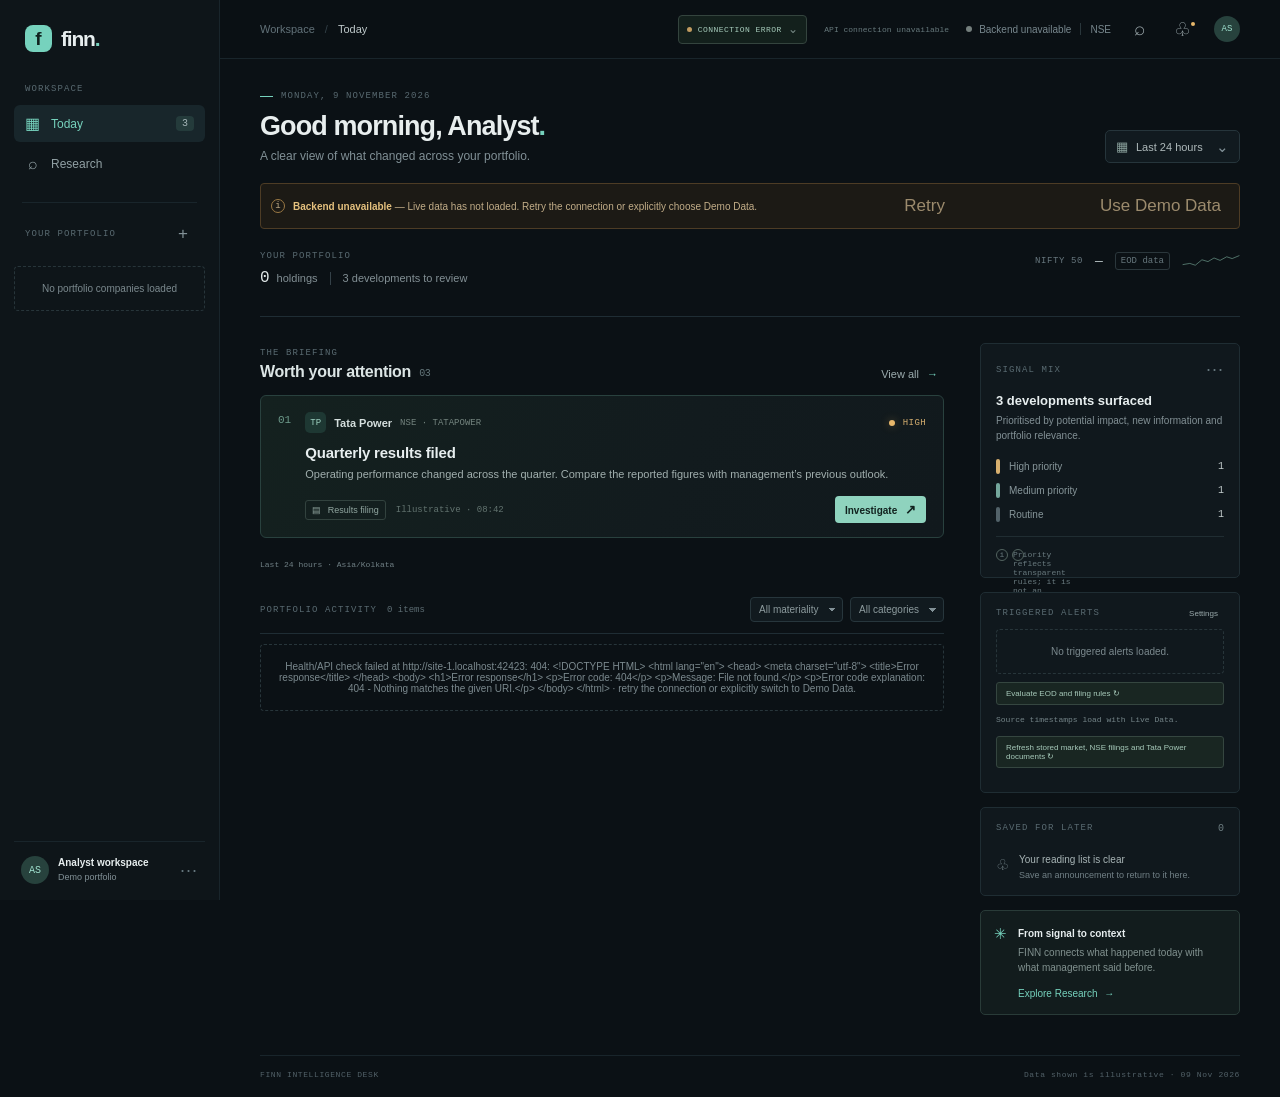
==== commit efa542e7: "Add generalized company research and thesis drift Co-authored-by: Copilot <223556219+Copilot@users.n" ====
--- a/index.html
+++ b/index.html
@@ -5,7 +5,7 @@
     <meta name="viewport" content="width=device-width, initial-scale=1" />
     <meta name="theme-color" content="#0b1115" />
     <title>FINN — Investment intelligence</title>
-    <link rel="stylesheet" href="./styles.css?v=thesis-drift-1" />
+    <link rel="stylesheet" href="./styles.css?v=general-research-1" />
   </head>
   <body>
     <div class="app-shell">
@@ -110,6 +110,6 @@
     </div>
     <div class="toast" id="toast" role="status"></div>
     <dialog id="detailDialog" class="detail-dialog"><form method="dialog"><button class="dialog-close" aria-label="Close details">×</button></form><div id="dialogContent"></div></dialog>
-    <script src="./app.js?v=thesis-drift-1"></script>
+    <script src="./app.js?v=general-research-1"></script>
   </body>
 </html>
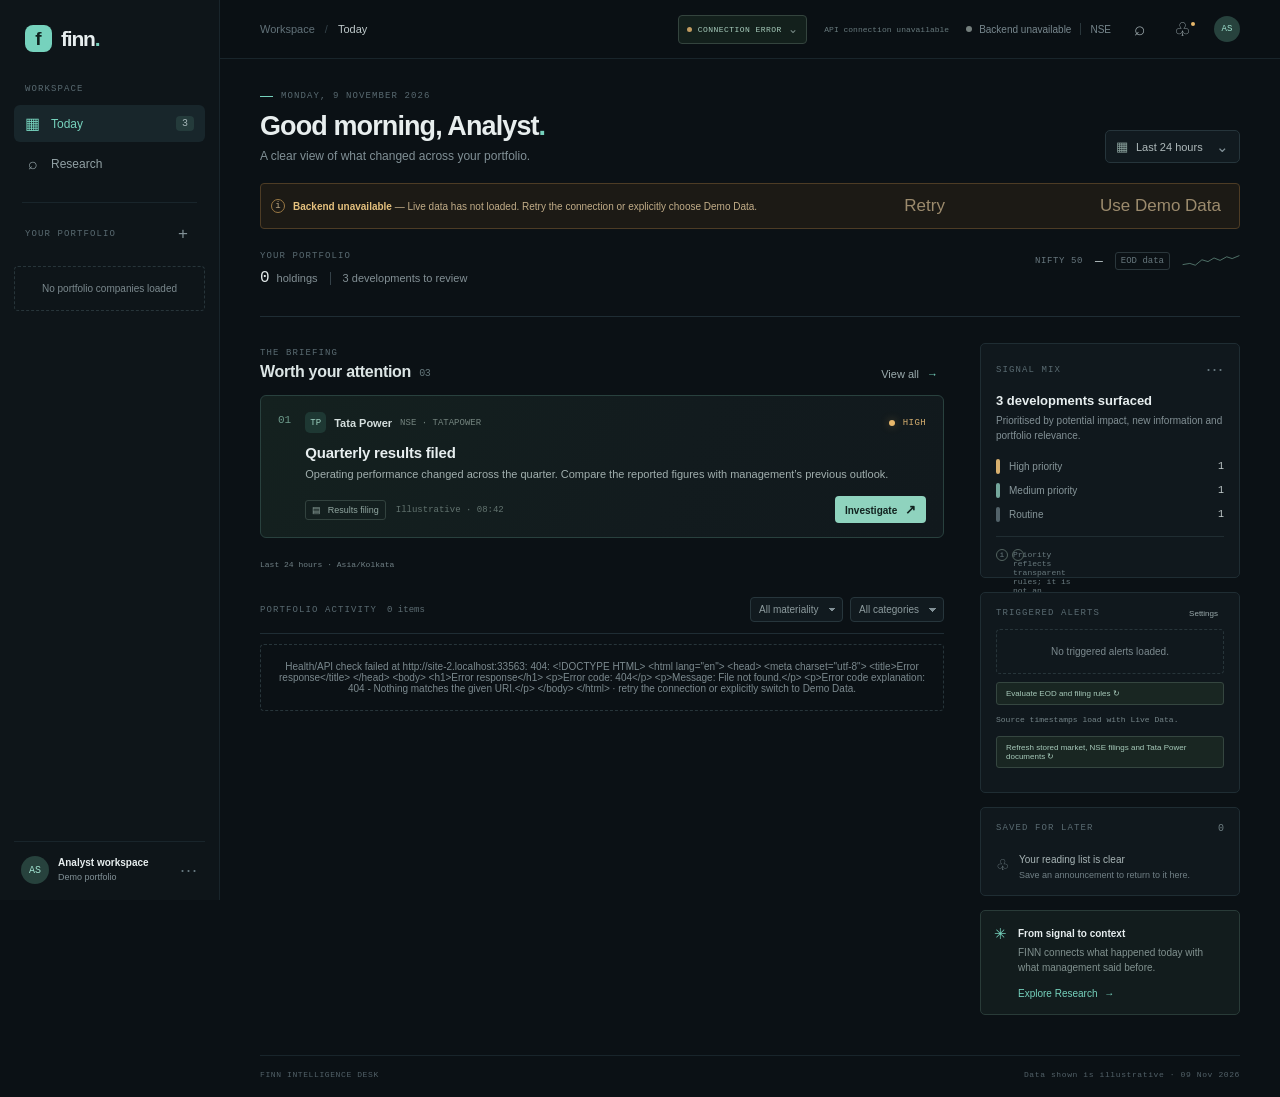
==== commit 229ae765: "Separate research views and enrich digest intelligence" ====
--- a/index.html
+++ b/index.html
@@ -5,7 +5,7 @@
     <meta name="viewport" content="width=device-width, initial-scale=1" />
     <meta name="theme-color" content="#0b1115" />
     <title>FINN — Investment intelligence</title>
-    <link rel="stylesheet" href="./styles.css?v=general-research-1" />
+    <link rel="stylesheet" href="./styles.css?v=research-tabs-1" />
   </head>
   <body>
     <div class="app-shell">
@@ -74,32 +74,36 @@
           <div class="page-heading research-heading"><div><div class="eyebrow"><span class="eyebrow-line"></span> COMPANY INTELLIGENCE</div><h1 id="researchTitle">Research<span class="period">.</span></h1><p class="page-subtitle">Start with the evidence. Build the context over time.</p></div><label class="company-search"><span>⌕</span><input id="companySearch" type="search" placeholder="Search company or ticker" autocomplete="off"/><kbd>⌘ K</kbd><div class="search-results" id="searchResults"></div></label></div>
           <div class="demo-notice compact-notice"><span class="notice-icon">i</span><span><strong>Live source data</strong> — financial figures appear only after review and link to the original filing.</span><button aria-label="Dismiss demo notice" class="dismissResearch">×</button></div>
           <div class="company-hero"><div class="company-identity"><div class="company-monogram">TP</div><div><div class="company-title-row"><h2 id="companyName">Tata Power Company</h2><span class="exchange-badge">NSE</span></div><div class="company-subline"><span id="companyTicker">TATAPOWER</span><span class="subline-dot"></span><span id="companySector">Utilities</span><span class="universe-pill" id="companyUniverseLabel">PORTFOLIO</span></div></div></div><div class="company-market"><span class="section-kicker">LATEST PRICE · EOD</span><strong id="companyLatestPrice">— <small>INR</small></strong><span id="companyPriceDate">No market record loaded</span></div><button class="company-more icon-button" aria-label="Company options">···</button></div>
-          <nav class="company-tabs" aria-label="Company sections"><button class="selected">Overview</button><button data-tab="financials">Financials</button><button data-tab="commitments">Commitments <span class="tab-new">CORE</span></button><button data-tab="documents">Documents</button></nav>
+          <nav class="company-tabs" aria-label="Company sections"><button class="selected" data-tab="overview" aria-selected="true">Overview</button><button data-tab="financials" aria-selected="false">Financials</button><button data-tab="commitments" aria-selected="false">Commitments <span class="tab-new">CORE</span></button><button data-tab="documents" aria-selected="false">Documents</button></nav>
           <section class="commitments-view" id="commitmentsView" hidden>
             <div class="commitment-summary-strip" id="commitmentSummary"><span>Loading management guidance…</span></div><div id="narrativeNumbersNote" class="narrative-numbers-note"></div>
             <div class="commitment-toolbar"><div><span class="section-kicker">MANAGEMENT ACCOUNTABILITY</span><h2>What was said. What followed.</h2></div><div class="commitment-filters"><select id="commitmentCandidateCategory" aria-label="Prioritise review candidates"><option value="all">All candidate categories</option><option value="financial">Financial guidance first</option><option value="operational">Operational</option><option value="qualitative">Qualitative</option></select><select id="commitmentTypeFilter" aria-label="Filter by statement type"><option value="all">All statement types</option></select><select id="commitmentStatusFilter" aria-label="Filter by assessment status"><option value="all">All statuses</option><option>needs_review</option><option>awaiting_outcome</option><option>in_progress</option><option>not_comparable</option><option>achieved</option><option>missed</option></select><select id="commitmentPeriodFilter" aria-label="Filter by fiscal period"><option value="all">All periods</option></select><select id="commitmentTopicFilter" aria-label="Filter by topic"><option value="all">All topics</option></select></div></div>
             <div class="commitment-review-queue" id="commitmentReviewQueue"></div>
             <div class="commitment-timeline" id="commitmentTimeline"><div class="empty-filter">Select Live Data to load source-linked transcript candidates.</div></div>
           </section>
+          <section class="documents-view" id="documentsView" hidden aria-label="Company documents and disclosures">
+            <div class="documents-intro"><span class="section-kicker">PRIMARY SOURCE LIBRARY</span><h2>Documents & disclosures</h2><p>See which issuer sources are connected, what has been processed, and the original exchange announcements.</p></div>
+            <div class="documents-layout"><div class="source-card"><div class="source-card-head"><span class="section-kicker">RESEARCH COVERAGE</span><span class="coverage-dot"></span></div><div class="source-empty"><span class="document-icon">▤</span><div><strong id="sourceCoverageTitle">Checking coverage…</strong><p id="sourceCoverageText">Source and processing status for this company.</p></div></div><div id="coveragePanel" class="coverage-panel"></div><div id="sourceDocumentList"></div><button id="connectSources" class="connect-button">View source requirements <span>→</span></button></div>
+              <div class="documents-inventory"><div class="section-head"><div><span class="section-kicker">REGISTERED SOURCE TYPES</span><h2>What is connected</h2></div></div><p class="documents-inventory-copy">Issuer reports and transcripts appear here after they are registered. Exchange announcements are kept in Overview and the portfolio digest.</p><div id="documentTypeSummary" class="document-type-summary"><div class="empty-filter">Checking registered source types…</div></div></div></div>
+          </section>
           <div class="research-grid">
             <div class="research-main">
-              <div class="section-head research-section-head"><div><span class="section-kicker">COMPANY OVERVIEW</span><h2>Business at a glance</h2></div><button class="subtle-button" id="sourceMethod">Source policy <span>↗</span></button></div>
-              <div class="business-card"><div class="business-copy"><span class="business-label">BUSINESS PROFILE</span><p id="businessDescription">An integrated power company with interests across generation, renewables, transmission and distribution.</p><span class="illustrative-inline">Company profile · demo description</span></div><div class="segment-block"><span class="business-label">SEGMENTS</span><div class="segment-tags" id="segmentTags"><span>Generation</span><span>Renewables</span><span>Transmission</span><span>Distribution</span></div><div class="segment-caption">Revenue mix will appear when verified source data is connected.</div></div></div>
-              <div class="section-head metrics-head"><div><span class="section-kicker">LATEST REPORTED PERIOD</span><h2>Financial snapshot</h2></div><span class="period-placeholder" id="financialPeriod">Period unavailable</span></div>
-              <div class="financial-basis-row"><span id="financialBasis">Consolidated · INR crore</span><span id="financialCoverage">Financial statements not yet processed.</span></div>
-              <div class="financial-control-row"><label>Statement basis <select id="financialBasisSelect"><option value="consolidated">Consolidated</option><option value="standalone">Standalone</option></select></label><span id="financialSeriesLabel">Quarterly income statement</span></div>
-              <div class="metrics-grid" id="financialMetrics"><div class="metric-card"><div class="metric-label">REVENUE <span>₹</span></div><strong>—</strong><small>Awaiting source data</small></div><div class="metric-card"><div class="metric-label">EBITDA <span>₹</span></div><strong>—</strong><small>Awaiting source data</small></div><div class="metric-card"><div class="metric-label">PBT <span>₹</span></div><strong>—</strong><small>Awaiting source data</small></div><div class="metric-card"><div class="metric-label">PAT <span>₹</span></div><strong>—</strong><small>Awaiting source data</small></div></div>
-              <section class="thesis-drift" id="thesisDrift" aria-labelledby="thesisDriftTitle"><div class="section-head"><div><span class="section-kicker">EVIDENCE-DRIVEN CHANGE MONITOR</span><h2 id="thesisDriftTitle">Thesis Drift</h2></div><span id="thesisDriftPeriod" class="period-placeholder">Loading verified signals…</span></div><p class="thesis-drift-intro" id="thesisDriftIntro">Comparing validated financial observations and primary disclosures.</p><div id="thesisDriftSummary" class="thesis-drift-summary"></div><div id="thesisDriftGroups" class="thesis-drift-groups"></div><details class="thesis-coverage"><summary>Coverage and unavailable indicators</summary><div id="thesisDriftCoverage"></div></details></section>
-              <div class="section-head trajectory-head"><div><span class="section-kicker">PERFORMANCE OVER TIME</span><h2>Financial trajectory</h2></div><div class="chart-period-tabs"><button class="active" data-period="quarterly">Quarterly</button><button data-period="annual">Annual</button></div></div>
-              <div class="trajectory-metrics" role="group" aria-label="Trajectory metric"><button class="active" data-metric="revenue">Revenue</button><button data-metric="pbt">PBT</button><button data-metric="pat">PAT</button></div>
-              <div class="chart-card"><div class="chart-placeholder" id="financialChart"><div class="chart-empty"><div class="chart-icon">⌁</div><strong>Evidence will fill this view</strong><span>Verified financial values appear here.</span></div></div><div class="chart-footer"><span id="chartFooterText">Quarterly values · INR crore · verified source observations only.</span><button id="chartSource">How we calculate <span>↗</span></button></div></div>
-              <section class="financial-analysis" id="financialAnalysis"><div class="section-head"><div><span class="section-kicker">BALANCE SHEET & CASH QUALITY</span><h2>Cash, debt and coverage</h2></div><span id="analysisPeriod" class="period-placeholder">Annual values</span></div><div id="analysisSignals" class="analysis-signals"></div><div id="analysisCards" class="analysis-cards"><p>Validated annual balance-sheet and cash-flow rows will appear here.</p></div><div id="analysisObservations" class="financial-year-grid"></div></section>
-              <div class="section-head developments-head"><div><span class="section-kicker">WHAT CHANGED</span><h2>Recent developments <span class="muted-count">02</span></h2></div><button class="text-button" data-view="today">All activity <span>→</span></button></div><div id="companyDevelopments" class="company-developments"></div>
+              <div class="section-head research-section-head" data-research-tab="overview"><div><span class="section-kicker">COMPANY OVERVIEW</span><h2>Business at a glance</h2></div><button class="subtle-button" id="sourceMethod">Source policy <span>↗</span></button></div>
+              <div class="business-card" data-research-tab="overview"><div class="business-copy"><span class="business-label">BUSINESS PROFILE</span><p id="businessDescription">An integrated power company with interests across generation, renewables, transmission and distribution.</p><span class="illustrative-inline">Company profile · demo description</span></div><div class="segment-block"><span class="business-label">SEGMENTS</span><div class="segment-tags" id="segmentTags"><span>Generation</span><span>Renewables</span><span>Transmission</span><span>Distribution</span></div><div class="segment-caption">Revenue mix will appear when verified source data is connected.</div></div></div>
+              <div class="section-head metrics-head" data-research-tab="financials" hidden><div><span class="section-kicker">LATEST REPORTED PERIOD</span><h2>Financial snapshot</h2></div><span class="period-placeholder" id="financialPeriod">Period unavailable</span></div>
+              <div class="financial-basis-row" data-research-tab="financials" hidden><span id="financialBasis">Consolidated · INR crore</span><span id="financialCoverage">Financial statements not yet processed.</span></div>
+              <div class="financial-control-row" data-research-tab="financials" hidden><label>Statement basis <select id="financialBasisSelect"><option value="consolidated">Consolidated</option><option value="standalone">Standalone</option></select></label><span id="financialSeriesLabel">Quarterly income statement</span></div>
+              <div class="metrics-grid" id="financialMetrics" data-research-tab="financials" hidden><div class="metric-card"><div class="metric-label">REVENUE <span>₹</span></div><strong>—</strong><small>Awaiting source data</small></div><div class="metric-card"><div class="metric-label">EBITDA <span>₹</span></div><strong>—</strong><small>Awaiting source data</small></div><div class="metric-card"><div class="metric-label">PBT <span>₹</span></div><strong>—</strong><small>Awaiting source data</small></div><div class="metric-card"><div class="metric-label">PAT <span>₹</span></div><strong>—</strong><small>Awaiting source data</small></div></div>
+              <section class="thesis-drift" id="thesisDrift" data-research-tab="financials" hidden aria-labelledby="thesisDriftTitle"><div class="section-head"><div><span class="section-kicker">EVIDENCE-DRIVEN CHANGE MONITOR</span><h2 id="thesisDriftTitle">Thesis Drift</h2></div><span id="thesisDriftPeriod" class="period-placeholder">Loading verified signals…</span></div><p class="thesis-drift-intro" id="thesisDriftIntro">Comparing validated financial observations and primary disclosures.</p><div id="thesisDriftSummary" class="thesis-drift-summary"></div><div id="thesisDriftGroups" class="thesis-drift-groups"></div><details class="thesis-coverage"><summary>Coverage and unavailable indicators</summary><div id="thesisDriftCoverage"></div></details></section>
+              <div class="section-head trajectory-head" data-research-tab="financials" hidden><div><span class="section-kicker">PERFORMANCE OVER TIME</span><h2>Financial trajectory</h2></div><div class="chart-period-tabs"><button class="active" data-period="quarterly">Quarterly</button><button data-period="annual">Annual</button></div></div>
+              <div class="trajectory-metrics" data-research-tab="financials" hidden role="group" aria-label="Trajectory metric"><button class="active" data-metric="revenue">Revenue</button><button data-metric="pbt">PBT</button><button data-metric="pat">PAT</button></div>
+              <div class="chart-card" data-research-tab="financials" hidden><div class="chart-placeholder" id="financialChart"><div class="chart-empty"><div class="chart-icon">⌁</div><strong>Evidence will fill this view</strong><span>Verified financial values appear here.</span></div></div><div class="chart-footer"><span id="chartFooterText">Quarterly values · INR crore · verified source observations only.</span><button id="chartSource">How we calculate <span>↗</span></button></div></div>
+              <section class="financial-analysis" id="financialAnalysis" data-research-tab="financials" hidden><div class="section-head"><div><span class="section-kicker">BALANCE SHEET & CASH QUALITY</span><h2>Cash, debt and coverage</h2></div><span id="analysisPeriod" class="period-placeholder">Annual values</span></div><div id="analysisSignals" class="analysis-signals"></div><div id="analysisCards" class="analysis-cards"><p>Validated annual balance-sheet and cash-flow rows will appear here.</p></div><div id="analysisObservations" class="financial-year-grid"></div></section>
+              <div class="section-head developments-head" data-research-tab="overview"><div><span class="section-kicker">WHAT CHANGED</span><h2>Recent developments <span class="muted-count">02</span></h2></div><button class="text-button" data-view="today">All activity <span>→</span></button></div><div id="companyDevelopments" class="company-developments" data-research-tab="overview"></div>
             </div>
             <aside class="research-aside">
-              <div class="commitment-card" id="commitmentCard"><div class="commitment-top"><div><span class="section-kicker">FINN REMEMBERS</span><span class="commitment-tag">CORE CAPABILITY</span></div><span class="memory-icon">↺</span></div><h3>Management commitments</h3><p>What leadership said. What the company delivered. Always linked to the source.</p><div class="commitment-empty"><div class="commitment-line"><span class="empty-bullet"></span><span></span></div><div class="commitment-line short"><span class="empty-bullet"></span><span></span></div><div class="commitment-line"><span class="empty-bullet"></span><span></span></div></div><div class="commitment-foot"><span id="commitmentDocCount">0 verified commitments</span><button id="commitmentInfo">How it works <span>→</span></button></div></div>
+              <div class="commitment-card" id="commitmentCard" data-research-tab="overview"><div class="commitment-top"><div><span class="section-kicker">FINN REMEMBERS</span><span class="commitment-tag">CORE CAPABILITY</span></div><span class="memory-icon">↺</span></div><h3>Management commitments</h3><p>What leadership said. What the company delivered. Always linked to the source.</p><div class="commitment-preview" id="managementCommitmentPreview"><p class="commitment-state">Loading reviewed management statements…</p></div><div class="commitment-foot"><span id="commitmentDocCount">No reviewed statements yet</span><button id="commitmentInfo">View commitments <span>→</span></button></div></div>
               <div class="ask-card"><div class="ask-heading"><span class="ask-icon">✳</span><div><span class="section-kicker">INVESTIGATE</span><h3>Ask about this company</h3></div></div><div class="suggested-questions"><button>How has revenue changed over the last three financial years? <span>↗</span></button><button>How has profitability changed over the last four quarters? <span>↗</span></button><button>How have borrowings and net debt changed? <span>↗</span></button><button>Is operating cash flow keeping pace with PAT? <span>↗</span></button><button>What did management say about growth, and what happened afterwards? <span>↗</span></button><button>What are the most important positive and negative developments? <span>↗</span></button></div><form class="ask-form" id="askForm"><input id="askInput" placeholder="Ask a research question..." aria-label="Ask a research question"/><button aria-label="Submit question">↑</button></form><p class="ask-disclaimer">Evidence-grounded answers · no model provider configured</p><div id="researchAnswer" class="research-answer" aria-live="polite"></div></div>
-              <div class="source-card"><div class="source-card-head"><span class="section-kicker">RESEARCH COVERAGE</span><span class="coverage-dot"></span></div><div class="source-empty"><span class="document-icon">▤</span><div><strong id="sourceCoverageTitle">Checking coverage…</strong><p id="sourceCoverageText">Source and processing status for this company.</p></div></div><div id="coveragePanel" class="coverage-panel"></div><div id="sourceDocumentList"></div><button id="connectSources" class="connect-button">View source requirements <span>→</span></button></div>
             </aside>
           </div>
           <footer class="page-footer"><span>FINN INTELLIGENCE DESK</span><span>Primary sources only · No broker research</span></footer>
@@ -110,6 +114,6 @@
     </div>
     <div class="toast" id="toast" role="status"></div>
     <dialog id="detailDialog" class="detail-dialog"><form method="dialog"><button class="dialog-close" aria-label="Close details">×</button></form><div id="dialogContent"></div></dialog>
-    <script src="./app.js?v=general-research-1"></script>
+    <script src="./app.js?v=research-tabs-1"></script>
   </body>
 </html>
--- a/styles.css
+++ b/styles.css
@@ -71,3 +71,7 @@
 @media(max-width:700px){.thesis-drift{padding:12px}.thesis-drift-groups{grid-template-columns:1fr}.thesis-group{padding:10px}.thesis-signal-title{align-items:flex-start}.thesis-signal-values{flex-wrap:wrap}}
 
 .thesis-drift-summary{border:1px solid #293638;border-radius:4px;background:#131f20;padding:10px 12px;margin:0 0 10px}.thesis-summary-heading{font:600 9px var(--font);color:#c1cec9}.thesis-drift-summary>p{font-size:9px;color:#9ba9a7;margin:7px 0 0}.thesis-drift-summary ul{list-style:none;padding:0;margin:7px 0 0;display:grid;gap:7px}.thesis-drift-summary li{display:grid;grid-template-columns:auto minmax(0,1fr);align-items:start;gap:7px;font-size:9px;line-height:1.5;color:#a8b5b0}.thesis-drift-summary .thesis-status{margin-top:1px}
+
+.documents-view{padding:24px 0 30px}.documents-intro{margin-bottom:18px}.documents-intro h2{font:600 17px var(--display);margin:6px 0;color:#dce5e5}.documents-intro p{font-size:10px;color:#87969a;margin:0}.documents-layout{display:grid;grid-template-columns:minmax(0,1fr) minmax(300px,1.1fr);gap:18px;align-items:start}.documents-layout .source-card,.documents-announcements{min-width:0}.documents-announcements .section-head{margin-bottom:9px}.documents-announcements .company-developments{border-top:1px solid var(--line)}.commitment-preview{margin:14px 0 13px}.commitment-preview-item{padding:8px 0;border-top:1px solid #293932}.commitment-preview-item p{font-size:9px;line-height:1.5;color:#c2d1ca;margin:0 0 6px;display:-webkit-box;-webkit-line-clamp:3;-webkit-box-orient:vertical;overflow:hidden}.commitment-preview-item div{font-size:8px;color:#7f958b;line-height:1.5}.commitment-preview-item a{color:#a5c9b8;text-decoration:none}.commitment-state{font-size:9px;line-height:1.55;color:#a2b0aa;margin:0;padding:10px;border:1px dashed #2c4037;border-radius:4px;background:#121c19}.research-grid [hidden]{display:none!important}.financials-mode .research-main{grid-column:1/-1;max-width:1100px;width:100%;margin:0 auto}.financials-mode .research-aside{display:none}.result-intelligence{display:grid;gap:8px;border:1px solid #32453f;background:#121c19;border-radius:4px;padding:10px;margin:10px 0}.result-intelligence-head{display:flex;justify-content:space-between;gap:8px;align-items:center;color:#c2d2cb;font-size:9px}.result-intelligence-head span{font:8px var(--mono);color:#82ae9e}.result-metrics-grid{display:grid;grid-template-columns:repeat(4,minmax(0,1fr));gap:6px}.result-metric{min-width:0;padding:7px;background:#16211e;border:1px solid #273832;border-radius:3px;display:grid;gap:4px}.result-metric strong{font:8px var(--mono);letter-spacing:.4px;color:#8da39a;text-transform:uppercase}.result-metric b{font:12px var(--mono);color:#d6e0db}.result-metric small,.result-metric span{font-size:8px;line-height:1.4;color:#879891;overflow-wrap:anywhere}.result-metric a{font-size:8px;color:#9fcab7;text-decoration:none;overflow-wrap:anywhere}.result-metric.unavailable span{color:#76847e}.result-intelligence>button{justify-self:end;border:0;background:none;color:#9fcab7;font:9px var(--font);cursor:pointer}.result-unavailable{font-size:9px;color:#9a8c75}.documents-view[hidden]{display:none}@media(max-width:820px){.documents-layout{grid-template-columns:1fr}.result-metrics-grid{grid-template-columns:repeat(2,minmax(0,1fr))}}@media(max-width:560px){.result-intelligence-head{align-items:flex-start;flex-direction:column}.result-metrics-grid{grid-template-columns:1fr 1fr}.documents-view{padding-top:16px}}
+
+.documents-layout .source-card,.documents-inventory{min-width:0}.documents-inventory-copy{font-size:10px;line-height:1.55;color:#89979a;margin:0 0 12px}.document-type-summary{border-top:1px solid var(--line)}.document-type-row{display:flex;justify-content:space-between;align-items:center;gap:12px;padding:10px 2px;border-bottom:1px solid var(--line-soft);font-size:10px;color:#a5b1b2;text-transform:capitalize}.document-type-row strong{font:10px var(--mono);color:#90b9a7}
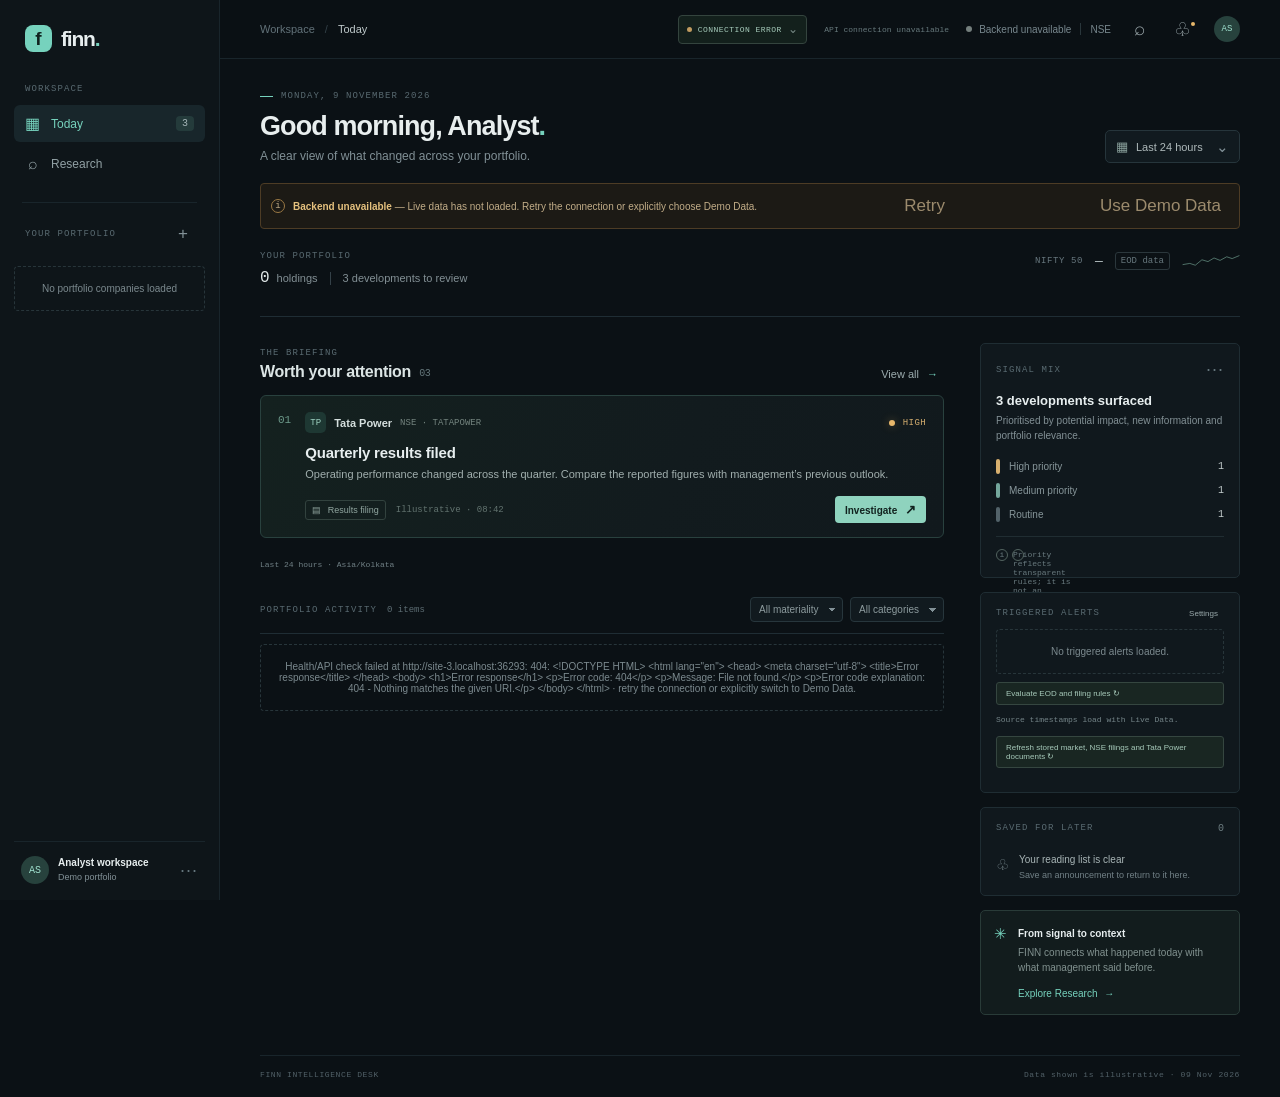
==== commit c967f81d: "Generic any-ticker pipeline: model router, results reading, screener.in documents, promised vs deliv" ====
--- a/index.html
+++ b/index.html
@@ -5,7 +5,7 @@
     <meta name="viewport" content="width=device-width, initial-scale=1" />
     <meta name="theme-color" content="#0b1115" />
     <title>FINN — Investment intelligence</title>
-    <link rel="stylesheet" href="./styles.css?v=research-tabs-1" />
+    <link rel="stylesheet" href="./styles.css?v=narrative-1" />
   </head>
   <body>
     <div class="app-shell">
@@ -76,6 +76,7 @@
           <div class="company-hero"><div class="company-identity"><div class="company-monogram">TP</div><div><div class="company-title-row"><h2 id="companyName">Tata Power Company</h2><span class="exchange-badge">NSE</span></div><div class="company-subline"><span id="companyTicker">TATAPOWER</span><span class="subline-dot"></span><span id="companySector">Utilities</span><span class="universe-pill" id="companyUniverseLabel">PORTFOLIO</span></div></div></div><div class="company-market"><span class="section-kicker">LATEST PRICE · EOD</span><strong id="companyLatestPrice">— <small>INR</small></strong><span id="companyPriceDate">No market record loaded</span></div><button class="company-more icon-button" aria-label="Company options">···</button></div>
           <nav class="company-tabs" aria-label="Company sections"><button class="selected" data-tab="overview" aria-selected="true">Overview</button><button data-tab="financials" aria-selected="false">Financials</button><button data-tab="commitments" aria-selected="false">Commitments <span class="tab-new">CORE</span></button><button data-tab="documents" aria-selected="false">Documents</button></nav>
           <section class="commitments-view" id="commitmentsView" hidden>
+            <section class="narrative-panel" id="narrativePanel" aria-labelledby="narrativeTitle"><div class="empty-filter">Loading promised vs delivered…</div></section>
             <div class="commitment-summary-strip" id="commitmentSummary"><span>Loading management guidance…</span></div><div id="narrativeNumbersNote" class="narrative-numbers-note"></div>
             <div class="commitment-toolbar"><div><span class="section-kicker">MANAGEMENT ACCOUNTABILITY</span><h2>What was said. What followed.</h2></div><div class="commitment-filters"><select id="commitmentCandidateCategory" aria-label="Prioritise review candidates"><option value="all">All candidate categories</option><option value="financial">Financial guidance first</option><option value="operational">Operational</option><option value="qualitative">Qualitative</option></select><select id="commitmentTypeFilter" aria-label="Filter by statement type"><option value="all">All statement types</option></select><select id="commitmentStatusFilter" aria-label="Filter by assessment status"><option value="all">All statuses</option><option>needs_review</option><option>awaiting_outcome</option><option>in_progress</option><option>not_comparable</option><option>achieved</option><option>missed</option></select><select id="commitmentPeriodFilter" aria-label="Filter by fiscal period"><option value="all">All periods</option></select><select id="commitmentTopicFilter" aria-label="Filter by topic"><option value="all">All topics</option></select></div></div>
             <div class="commitment-review-queue" id="commitmentReviewQueue"></div>
@@ -114,6 +115,6 @@
     </div>
     <div class="toast" id="toast" role="status"></div>
     <dialog id="detailDialog" class="detail-dialog"><form method="dialog"><button class="dialog-close" aria-label="Close details">×</button></form><div id="dialogContent"></div></dialog>
-    <script src="./app.js?v=research-tabs-1"></script>
+    <script src="./app.js?v=narrative-1"></script>
   </body>
 </html>
--- a/styles.css
+++ b/styles.css
@@ -75,3 +75,51 @@
 .documents-view{padding:24px 0 30px}.documents-intro{margin-bottom:18px}.documents-intro h2{font:600 17px var(--display);margin:6px 0;color:#dce5e5}.documents-intro p{font-size:10px;color:#87969a;margin:0}.documents-layout{display:grid;grid-template-columns:minmax(0,1fr) minmax(300px,1.1fr);gap:18px;align-items:start}.documents-layout .source-card,.documents-announcements{min-width:0}.documents-announcements .section-head{margin-bottom:9px}.documents-announcements .company-developments{border-top:1px solid var(--line)}.commitment-preview{margin:14px 0 13px}.commitment-preview-item{padding:8px 0;border-top:1px solid #293932}.commitment-preview-item p{font-size:9px;line-height:1.5;color:#c2d1ca;margin:0 0 6px;display:-webkit-box;-webkit-line-clamp:3;-webkit-box-orient:vertical;overflow:hidden}.commitment-preview-item div{font-size:8px;color:#7f958b;line-height:1.5}.commitment-preview-item a{color:#a5c9b8;text-decoration:none}.commitment-state{font-size:9px;line-height:1.55;color:#a2b0aa;margin:0;padding:10px;border:1px dashed #2c4037;border-radius:4px;background:#121c19}.research-grid [hidden]{display:none!important}.financials-mode .research-main{grid-column:1/-1;max-width:1100px;width:100%;margin:0 auto}.financials-mode .research-aside{display:none}.result-intelligence{display:grid;gap:8px;border:1px solid #32453f;background:#121c19;border-radius:4px;padding:10px;margin:10px 0}.result-intelligence-head{display:flex;justify-content:space-between;gap:8px;align-items:center;color:#c2d2cb;font-size:9px}.result-intelligence-head span{font:8px var(--mono);color:#82ae9e}.result-metrics-grid{display:grid;grid-template-columns:repeat(4,minmax(0,1fr));gap:6px}.result-metric{min-width:0;padding:7px;background:#16211e;border:1px solid #273832;border-radius:3px;display:grid;gap:4px}.result-metric strong{font:8px var(--mono);letter-spacing:.4px;color:#8da39a;text-transform:uppercase}.result-metric b{font:12px var(--mono);color:#d6e0db}.result-metric small,.result-metric span{font-size:8px;line-height:1.4;color:#879891;overflow-wrap:anywhere}.result-metric a{font-size:8px;color:#9fcab7;text-decoration:none;overflow-wrap:anywhere}.result-metric.unavailable span{color:#76847e}.result-intelligence>button{justify-self:end;border:0;background:none;color:#9fcab7;font:9px var(--font);cursor:pointer}.result-unavailable{font-size:9px;color:#9a8c75}.documents-view[hidden]{display:none}@media(max-width:820px){.documents-layout{grid-template-columns:1fr}.result-metrics-grid{grid-template-columns:repeat(2,minmax(0,1fr))}}@media(max-width:560px){.result-intelligence-head{align-items:flex-start;flex-direction:column}.result-metrics-grid{grid-template-columns:1fr 1fr}.documents-view{padding-top:16px}}
 
 .documents-layout .source-card,.documents-inventory{min-width:0}.documents-inventory-copy{font-size:10px;line-height:1.55;color:#89979a;margin:0 0 12px}.document-type-summary{border-top:1px solid var(--line)}.document-type-row{display:flex;justify-content:space-between;align-items:center;gap:12px;padding:10px 2px;border-bottom:1px solid var(--line-soft);font-size:10px;color:#a5b1b2;text-transform:capitalize}.document-type-row strong{font:10px var(--mono);color:#90b9a7}
+
+/* ---- Narrative vs numbers (promised vs delivered) ---- */
+.narrative-panel{display:grid;gap:12px;margin:4px 0 18px;padding:14px;border:1px solid var(--line);background:var(--surface);border-radius:8px}
+.narrative-head{display:flex;justify-content:space-between;gap:12px;align-items:flex-start;flex-wrap:wrap}
+.narrative-head h2{margin:4px 0 0;font:700 18px var(--display);letter-spacing:-.4px}
+.narrative-head p{margin:4px 0 0;color:var(--muted);font-size:11px;max-width:620px;line-height:1.5}
+.narrative-actions{display:flex;gap:8px;align-items:center;flex-wrap:wrap}
+.deep-button{border:1px solid var(--teal-dim);background:#13302b;color:var(--teal);border-radius:6px;padding:8px 12px;font:600 11px var(--font);cursor:pointer}
+.deep-button:disabled{opacity:.55;cursor:progress}
+.deep-progress{font:10px var(--mono);color:var(--muted)}
+.scorecard{display:grid;grid-template-columns:auto 1fr;gap:12px;align-items:start;padding:12px;border-radius:6px;background:var(--surface-2);border:1px solid var(--line-soft)}
+.cred-chip{font:600 10px var(--mono);letter-spacing:.8px;padding:6px 9px;border-radius:5px;text-transform:uppercase;white-space:nowrap}
+.cred-high{background:#173a31;color:#8fe0c7}.cred-mixed{background:#3a3020;color:var(--amber)}.cred-low{background:#3d1f1d;color:var(--red)}.cred-insufficient_evidence{background:#1d2a30;color:var(--muted)}
+.scorecard strong{display:block;font:600 13px var(--display);line-height:1.45}
+.scorecard small{display:block;color:var(--muted);font-size:11px;margin-top:5px;line-height:1.5}
+.verdict-counts{display:flex;gap:6px;flex-wrap:wrap}
+.verdict-counts span{font:10px var(--mono);padding:3px 7px;border-radius:4px;background:var(--surface-3);color:var(--muted)}
+.delivered-strip{display:grid;grid-auto-flow:column;grid-auto-columns:minmax(118px,1fr);gap:6px;overflow-x:auto;padding-bottom:2px;scroll-snap-type:x mandatory}
+.delivered-cell{scroll-snap-align:start;padding:8px;border-radius:5px;background:var(--surface-2);border:1px solid var(--line-soft);display:grid;gap:3px}
+.delivered-cell b{font:600 10px var(--mono);color:var(--text)}
+.delivered-cell span{font:10px var(--mono);color:var(--muted)}
+.delivered-cell .up{color:var(--teal)}.delivered-cell .down{color:var(--red)}
+.call-block{display:grid;gap:8px}
+.call-block h3{margin:6px 0 0;font:600 12px var(--display);color:#c8d5d6;display:flex;gap:8px;align-items:baseline;flex-wrap:wrap}
+.call-block h3 small{font:10px var(--mono);color:var(--subtle)}
+.promise{display:grid;grid-template-columns:minmax(0,1.2fr) minmax(0,1fr);gap:0;border:1px solid var(--line-soft);border-radius:6px;overflow:hidden}
+.promise-said{padding:10px 12px;background:var(--surface-2)}
+.promise-said blockquote{margin:0;font-size:12px;line-height:1.55;color:#dbe5e6}
+.promise-meta{margin-top:6px;display:flex;gap:8px;flex-wrap:wrap;font:10px var(--mono);color:var(--subtle)}
+.promise-meta a{color:var(--teal);text-decoration:none}
+.promise-did{padding:10px 12px;border-left:1px solid var(--line-soft);display:grid;gap:5px;align-content:start}
+.promise-did p{margin:0;font-size:11px;line-height:1.5;color:#b5c3c5}
+.verdict{justify-self:start;font:600 9.5px var(--mono);letter-spacing:.7px;text-transform:uppercase;padding:3px 7px;border-radius:4px;background:var(--surface-3);color:var(--muted)}
+.verdict-delivered,.verdict-exceeded{background:#173a31;color:#8fe0c7}.verdict-missed{background:#3d1f1d;color:var(--red)}
+.verdict-partly{background:#3a3020;color:var(--amber)}.verdict-pending{background:#1b2c3a;color:#8fb8dc}.verdict-unverified{background:#2d2333;color:#c9a6dc}
+.result-verification{font:9px var(--mono);padding:2px 6px;border-radius:4px}
+.result-verification.verified{background:#173a31;color:#8fe0c7}.result-verification.unverified{background:#3a3020;color:var(--amber)}
+.result-checks{font-size:9px;color:var(--muted);line-height:1.5}
+@media(max-width:700px){
+ .narrative-panel{padding:12px;margin:2px -4px 14px}
+ .promise{grid-template-columns:1fr}
+ .promise-did{border-left:0;border-top:1px solid var(--line-soft)}
+ .scorecard{grid-template-columns:1fr}
+ .result-metrics-grid{grid-template-columns:repeat(2,minmax(0,1fr))}
+}
+.commitments-view,.narrative-panel{min-width:0;max-width:100%}
+.narrative-panel>*,.call-block,.promise>*,.scorecard>*{min-width:0}
+.narrative-panel blockquote,.scorecard strong,.scorecard small{overflow-wrap:anywhere}
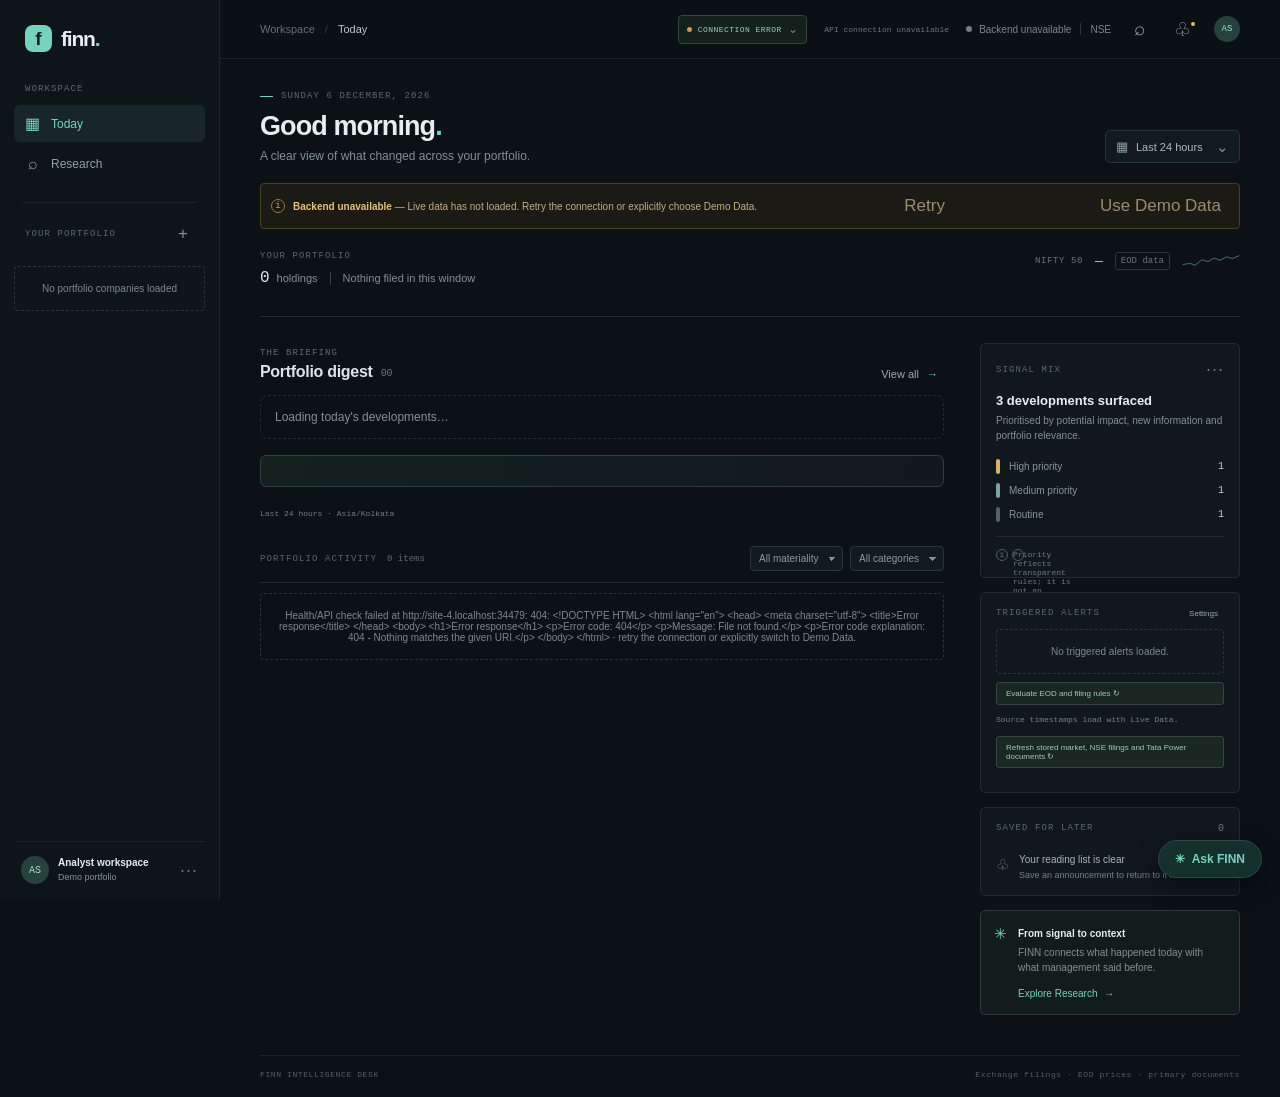
==== commit 25ca0339: "Push intelligence, research views, copilot and EOD scheduler (items 6-13) - Reference 17-category ta" ====
--- a/index.html
+++ b/index.html
@@ -5,7 +5,7 @@
     <meta name="viewport" content="width=device-width, initial-scale=1" />
     <meta name="theme-color" content="#0b1115" />
     <title>FINN — Investment intelligence</title>
-    <link rel="stylesheet" href="./styles.css?v=narrative-1" />
+    <link rel="stylesheet" href="./styles.css?v=feed-2" />
   </head>
   <body>
     <div class="app-shell">
@@ -13,7 +13,7 @@
         <a class="brand" href="#today" aria-label="FINN home"><span class="brand-mark">f</span><span class="brand-name">finn<span class="brand-dot">.</span></span></a>
         <div class="rail-label">WORKSPACE</div>
         <nav class="primary-nav">
-          <button class="nav-item active" data-view="today"><span class="nav-glyph">▦</span><span>Today</span><span class="nav-count">3</span></button>
+          <button class="nav-item active" data-view="today"><span class="nav-glyph">▦</span><span>Today</span><span class="nav-count" id="navCount" hidden></span></button>
           <button class="nav-item" data-view="research"><span class="nav-glyph">⌕</span><span>Research</span></button>
         </nav>
         <div class="rail-divider"></div>
@@ -37,22 +37,21 @@
 
         <section class="view active" id="todayView" aria-labelledby="todayTitle">
           <div class="page-heading">
-            <div><div class="eyebrow"><span class="eyebrow-line"></span> MONDAY, 9 NOVEMBER 2026</div><h1 id="todayTitle">Good morning, Analyst<span class="period">.</span></h1><p class="page-subtitle">A clear view of what changed across your portfolio.</p></div>
+            <div><div class="eyebrow"><span class="eyebrow-line"></span> <span id="todayDate">TODAY</span></div><h1 id="todayTitle"><span id="greeting">Today</span><span class="period">.</span></h1><p class="page-subtitle">A clear view of what changed across your portfolio.</p></div>
             <label class="date-control"><span class="calendar-icon">▦</span><select id="digestWindow" aria-label="Digest time window"><option value="24h">Last 24 hours</option><option value="7d">Last 7 days</option><option value="30d">Last 30 days</option><option value="custom">Custom dates</option></select><span class="chevron">⌄</span></label>
           </div>
-          <div class="demo-notice"><span class="notice-icon">i</span><span><strong>Illustrative demo</strong> — sample events and figures are fictional and shown for product demonstration.</span><button aria-label="Dismiss demo notice" id="dismissNotice">×</button></div>
+          <div class="demo-notice"><span class="notice-icon">i</span><span><strong>Connecting to FINN</strong> — loading live portfolio data.</span><button aria-label="Dismiss demo notice" id="dismissNotice">×</button></div>
 
           <div class="overview-row">
-            <div class="overview-copy"><span class="section-kicker">YOUR PORTFOLIO</span><div class="overview-title"><strong id="holdingCount">18</strong><span>holdings</span><span class="overview-sep"></span><span id="developmentCount">3 developments to review</span></div></div>
+            <div class="overview-copy"><span class="section-kicker">YOUR PORTFOLIO</span><div class="overview-title"><strong id="holdingCount">—</strong><span>holdings</span><span class="overview-sep"></span><span id="developmentCount">Loading…</span></div></div>
             <div class="market-mini"><span class="market-label">NIFTY 50</span><strong>—</strong><span class="neutral-tag">EOD data</span><span class="mini-spark" aria-hidden="true"><svg viewBox="0 0 96 24"><path d="M1 18 L13 16 L22 19 L33 10 L43 13 L53 7 L63 11 L74 5 L83 8 L95 3"/></svg></span></div>
           </div>
 
           <div class="content-grid">
             <div class="feed-column">
-              <div class="section-head"><div><span class="section-kicker">THE BRIEFING</span><h2>Worth your attention <span class="muted-count">03</span></h2></div><button class="text-button" id="viewAll">View all <span>→</span></button></div>
-              <div class="briefing-card" id="briefingCard">
-                <div class="briefing-index">01</div><div class="briefing-body"><div class="briefing-meta"><span class="company-chip tata-chip">TP</span><strong>Tata Power</strong><span class="ticker-label">NSE · TATAPOWER</span><span class="meta-spacer"></span><span class="priority-dot high"></span><span class="priority-word">HIGH</span></div><h3>Quarterly results filed</h3><p>Operating performance changed across the quarter. Compare the reported figures with management’s previous outlook.</p><div class="briefing-foot"><span class="source-pill"><span class="file-glyph">▤</span> Results filing</span><span class="briefing-time">Illustrative · 08:42</span><button class="investigate-button" data-company="TATAPOWER">Investigate <span>↗</span></button></div></div>
-              </div>
+              <div class="section-head"><div><span class="section-kicker">THE BRIEFING</span><h2>Portfolio digest <span class="muted-count" id="digestCountBadge"></span></h2></div><button class="text-button" id="viewAll">View all <span>→</span></button></div>
+              <section class="top-cards" id="topCards" aria-label="Top developments"><div class="top-cards-empty">Loading today's developments…</div></section>
+              <div class="briefing-card" id="briefingCard" hidden></div>
               <div class="digest-custom" id="digestCustom" hidden><label>From <input type="date" id="digestFrom"></label><label>To <input type="date" id="digestTo"></label><button id="applyDigestDates">Apply</button></div>
               <div class="digest-range" id="digestRange">Last 24 hours · Asia/Kolkata</div>
               <div class="digest-counts" id="digestCounts"></div>
@@ -67,7 +66,7 @@
               <div class="desk-note"><span class="desk-spark">✳</span><div><strong>From signal to context</strong><p>FINN connects what happened today with what management said before.</p><button data-view="research">Explore Research <span>→</span></button></div></div>
             </aside>
           </div>
-          <footer class="page-footer"><span>FINN INTELLIGENCE DESK</span><span id="todayFooterText">Data shown is illustrative · 09 Nov 2026</span></footer>
+          <footer class="page-footer"><span>FINN INTELLIGENCE DESK</span><span id="todayFooterText">Exchange filings · EOD prices · primary documents</span></footer>
         </section>
 
         <section class="view" id="researchView" aria-labelledby="researchTitle">
@@ -100,6 +99,7 @@
               <div class="trajectory-metrics" data-research-tab="financials" hidden role="group" aria-label="Trajectory metric"><button class="active" data-metric="revenue">Revenue</button><button data-metric="pbt">PBT</button><button data-metric="pat">PAT</button></div>
               <div class="chart-card" data-research-tab="financials" hidden><div class="chart-placeholder" id="financialChart"><div class="chart-empty"><div class="chart-icon">⌁</div><strong>Evidence will fill this view</strong><span>Verified financial values appear here.</span></div></div><div class="chart-footer"><span id="chartFooterText">Quarterly values · INR crore · verified source observations only.</span><button id="chartSource">How we calculate <span>↗</span></button></div></div>
               <section class="financial-analysis" id="financialAnalysis" data-research-tab="financials" hidden><div class="section-head"><div><span class="section-kicker">BALANCE SHEET & CASH QUALITY</span><h2>Cash, debt and coverage</h2></div><span id="analysisPeriod" class="period-placeholder">Annual values</span></div><div id="analysisSignals" class="analysis-signals"></div><div id="analysisCards" class="analysis-cards"><p>Validated annual balance-sheet and cash-flow rows will appear here.</p></div><div id="analysisObservations" class="financial-year-grid"></div></section>
+              <section class="bullbear" id="bullBear" data-research-tab="overview" aria-labelledby="bullBearTitle"></section>
               <div class="section-head developments-head" data-research-tab="overview"><div><span class="section-kicker">WHAT CHANGED</span><h2>Recent developments <span class="muted-count">02</span></h2></div><button class="text-button" data-view="today">All activity <span>→</span></button></div><div id="companyDevelopments" class="company-developments" data-research-tab="overview"></div>
             </div>
             <aside class="research-aside">
@@ -113,8 +113,16 @@
 
       <nav class="mobile-nav" aria-label="Mobile navigation"><button class="active" data-view="today"><span>▦</span>Today</button><button data-view="research"><span>⌕</span>Research</button><button id="mobilePortfolio"><span>◫</span>Portfolio</button></nav>
     </div>
+    <button class="copilot-fab" id="copilotFab" aria-haspopup="dialog" aria-controls="copilotSheet"><span>✳</span> Ask FINN</button>
+    <dialog id="copilotSheet" class="copilot-sheet" aria-labelledby="copilotTitle">
+      <div class="copilot-head"><div><span class="section-kicker">COPILOT</span><h2 id="copilotTitle">Ask FINN</h2></div><span class="copilot-scope" id="copilotScope">Portfolio</span><form method="dialog"><button class="dialog-close" aria-label="Close">×</button></form></div>
+      <div class="copilot-thread" id="copilotThread" aria-live="polite"></div>
+      <div class="copilot-suggestions" id="copilotSuggestions"></div>
+      <form class="copilot-form" id="copilotForm"><input id="copilotInput" autocomplete="off" placeholder="Ask about your portfolio or a company…" aria-label="Ask FINN"/><button aria-label="Send">↑</button></form>
+      <p class="copilot-note">Answers come only from stored filings, transcripts and annual reports, with sources. Not investment advice.</p>
+    </dialog>
     <div class="toast" id="toast" role="status"></div>
     <dialog id="detailDialog" class="detail-dialog"><form method="dialog"><button class="dialog-close" aria-label="Close details">×</button></form><div id="dialogContent"></div></dialog>
-    <script src="./app.js?v=narrative-1"></script>
+    <script src="./app.js?v=feed-2"></script>
   </body>
 </html>
--- a/styles.css
+++ b/styles.css
@@ -123,3 +123,100 @@
 .commitments-view,.narrative-panel{min-width:0;max-width:100%}
 .narrative-panel>*,.call-block,.promise>*,.scorecard>*{min-width:0}
 .narrative-panel blockquote,.scorecard strong,.scorecard small{overflow-wrap:anywhere}
+
+/* ---- Top developments: swipeable cards (phone-first) ---- */
+.top-cards{margin:2px 0 16px;min-width:0}
+.top-cards-head{display:flex;justify-content:space-between;align-items:center;margin-bottom:8px}
+.swipe-hint{font:10px var(--mono);color:var(--subtle)}
+.top-cards-track{display:grid;grid-auto-flow:column;grid-auto-columns:min(86%,340px);gap:10px;overflow-x:auto;scroll-snap-type:x mandatory;padding-bottom:6px;-webkit-overflow-scrolling:touch;scrollbar-width:thin}
+.top-card{scroll-snap-align:start;display:grid;gap:8px;align-content:start;padding:14px;border-radius:10px;background:var(--surface);border:1px solid var(--line);cursor:pointer;min-height:190px}
+.top-card.high{border-color:#4a3b22;background:linear-gradient(180deg,#191712 0,var(--surface) 60%)}
+.top-card-meta{display:flex;gap:8px;align-items:center;flex-wrap:wrap;font-size:11px}
+.top-index{font:10px var(--mono);color:var(--amber)}
+.top-cat{margin-left:auto;font:9.5px var(--mono);letter-spacing:.6px;text-transform:uppercase;color:var(--muted);background:var(--surface-3);padding:2px 6px;border-radius:4px}
+.top-card h3{margin:0;font:600 14px/1.4 var(--display);color:var(--text)}
+.top-sub{margin:0;color:var(--subtle);font-size:10.5px;line-height:1.4}
+.mini-results{display:grid;grid-template-columns:repeat(4,minmax(0,1fr));gap:4px}
+.mini-results div{background:var(--surface-2);border-radius:5px;padding:6px 5px;display:grid;gap:2px;min-width:0}
+.mini-results span{font:9px var(--mono);color:var(--subtle)}
+.mini-results b{font:600 12px var(--mono);color:var(--text);overflow:hidden;text-overflow:ellipsis}
+.mini-results i{font:9px var(--mono);font-style:normal;color:var(--muted)}
+.mini-results i.up{color:var(--teal)}.mini-results i.down{color:var(--red)}
+.mini-foot{font:9.5px var(--mono);color:var(--subtle)}
+.mini-person{background:var(--surface-2);border-radius:6px;padding:8px;display:grid;gap:3px}
+.mini-person span{font:10px var(--mono);color:var(--muted)}
+.mini-person p{margin:0;font-size:11px;line-height:1.45;color:#b9c6c8;display:-webkit-box;-webkit-line-clamp:3;-webkit-box-orient:vertical;overflow:hidden}
+.top-card-foot{display:flex;gap:10px;align-items:center;margin-top:auto;font:10px var(--mono);color:var(--subtle)}
+.top-card-foot a{color:var(--teal);text-decoration:none}
+.top-card-foot button{margin-left:auto;border:0;background:var(--surface-3);color:var(--text);border-radius:5px;padding:5px 9px;font:600 10.5px var(--font);cursor:pointer}
+.top-cards-empty{padding:14px;border:1px dashed var(--line);border-radius:8px;color:var(--muted);font-size:12px}
+body.live-mode #briefingCard{display:none!important}
+/* people profiles inside feed items */
+.people-block{display:grid;gap:8px;margin:8px 0}
+.person{padding:10px;border-radius:6px;background:var(--surface-2);border:1px solid var(--line-soft);display:grid;gap:5px}
+.person-head{display:flex;gap:8px;align-items:baseline;flex-wrap:wrap}
+.person-head span,.person-head small{font:10px var(--mono);color:var(--muted)}
+.person p{margin:0;font-size:11.5px;line-height:1.5;color:#c3cfd0}
+.person p.muted{color:var(--subtle)}
+.person a{color:var(--teal);text-decoration:none;font-size:10.5px}
+.person-bg b{font:600 9.5px var(--mono);color:var(--amber);margin-right:4px;text-transform:uppercase}
+.nav-count[hidden]{display:none}
+.notification-button b.has-count{width:15px;height:15px;top:0;right:-2px;display:grid;place-items:center;font:600 9px var(--mono);color:#1b1408}
+/* segment mix bars */
+.segment-bars{display:grid;gap:8px;width:100%}
+.segment-bar{display:grid;gap:3px}
+.segment-bar div{display:flex;justify-content:space-between;font-size:11px}
+.segment-bar b{font:600 11px var(--mono)}
+.segment-bar i{display:block;height:5px;border-radius:3px;background:var(--teal);opacity:.75}
+.segment-bar small{color:var(--subtle);font-size:10px}
+/* bull vs bear */
+.bullbear{margin:18px 0}
+.bb-grid{display:grid;grid-template-columns:1fr 1fr;gap:10px}
+.bb-col{display:grid;gap:8px;align-content:start}
+.bb-col h3{margin:0;font:600 10px var(--mono);letter-spacing:1px;text-transform:uppercase}
+.bb-bull h3{color:var(--teal)}.bb-bear h3{color:var(--red)}
+.bb-col article{padding:10px;border-radius:6px;background:var(--surface);border:1px solid var(--line-soft);display:grid;gap:6px}
+.bb-bull article{border-left:2px solid var(--teal-dim)}.bb-bear article{border-left:2px solid #5a2d29}
+.bb-point{margin:0;font:600 12.5px/1.45 var(--display)}
+.bb-col blockquote{margin:0;font-size:11px;line-height:1.5;color:var(--muted)}
+.bb-col a{font:10px var(--mono);color:var(--teal);text-decoration:none}
+.bb-verdict{margin:10px 0 0;font-size:12px;color:#c3cfd0}
+/* copilot */
+.copilot-fab{position:fixed;right:18px;bottom:22px;z-index:30;border:1px solid var(--teal-dim);background:#13302b;color:var(--teal);border-radius:999px;padding:11px 16px;font:600 12px var(--font);box-shadow:0 8px 24px rgba(0,0,0,.45);cursor:pointer}
+.copilot-fab span{margin-right:4px}
+.copilot-sheet{width:min(560px,100vw);max-height:min(82vh,760px);margin:auto auto 0;padding:14px;border:1px solid var(--line);border-radius:14px 14px 0 0;background:var(--bg);color:var(--text);display:none;flex-direction:column;gap:10px}
+.copilot-sheet[open]{display:flex}
+.copilot-sheet::backdrop{background:rgba(3,7,9,.6)}
+.copilot-head{display:flex;align-items:center;gap:10px}
+.copilot-head h2{margin:2px 0 0;font:700 17px var(--display)}
+.copilot-scope{margin-left:auto;font:10px var(--mono);color:var(--muted);background:var(--surface-3);padding:3px 7px;border-radius:4px}
+.copilot-head form{margin:0}
+.copilot-thread{overflow-y:auto;display:grid;gap:8px;align-content:start;min-height:80px;flex:1}
+.cp-user{justify-self:end;max-width:85%;background:#17302b;color:#d9efe8;padding:8px 11px;border-radius:12px 12px 2px 12px;font-size:12.5px}
+.cp-answer{max-width:95%;background:var(--surface);border:1px solid var(--line-soft);padding:10px 12px;border-radius:12px 12px 12px 2px;display:grid;gap:6px}
+.cp-answer p{margin:0;font-size:12.5px;line-height:1.55}
+.cp-answer.pending p{color:var(--muted)}
+.cp-scope{font:9.5px var(--mono);color:var(--subtle);text-transform:uppercase;letter-spacing:.6px}
+.cp-cites{display:flex;flex-wrap:wrap;gap:6px}
+.cp-cites a,.cp-cites span{font:10px var(--mono);color:var(--teal);background:var(--surface-2);padding:3px 6px;border-radius:4px;text-decoration:none}
+.copilot-suggestions{display:flex;gap:6px;overflow-x:auto}
+.copilot-suggestions button{flex:0 0 auto;border:1px solid var(--line);background:var(--surface);color:#c9d6d7;border-radius:999px;padding:7px 11px;font-size:11.5px;cursor:pointer}
+.copilot-form{display:flex;gap:8px}
+.copilot-form input{flex:1;min-width:0;background:var(--surface);border:1px solid var(--line);color:var(--text);border-radius:10px;padding:11px 12px;font:13px var(--font)}
+.copilot-form button{border:0;background:var(--teal);color:#0f221e;border-radius:10px;width:44px;font-size:17px;cursor:pointer}
+.copilot-note{margin:0;font-size:10px;color:var(--subtle)}
+@media(max-width:820px){.copilot-fab{bottom:78px;right:14px}}
+@media(max-width:700px){
+ .bb-grid{grid-template-columns:1fr}
+ .top-cards{margin:0 -2px 14px}
+ .copilot-sheet{max-height:88vh}
+ .page-heading h1{font-size:26px}
+}
+.feed-column,.right-column,.top-cards{min-width:0;max-width:100%}
+.top-cards-track{grid-auto-columns:min(80vw,340px)}
+.copilot-head .dialog-close{position:static;margin-left:4px}
+.segment-bars span{background:none!important;border:0!important;padding:0!important;color:var(--text)!important;font-size:12px}
+.segment-caption a{color:var(--teal)}
+@media(max-width:820px){.main-area{padding-bottom:140px}}
+@media(max-width:700px){.result-metric small{display:none}.result-metric{gap:3px}}
+body.demo-mode .mode-toggle{border-color:#6b4a1f;color:var(--amber)}
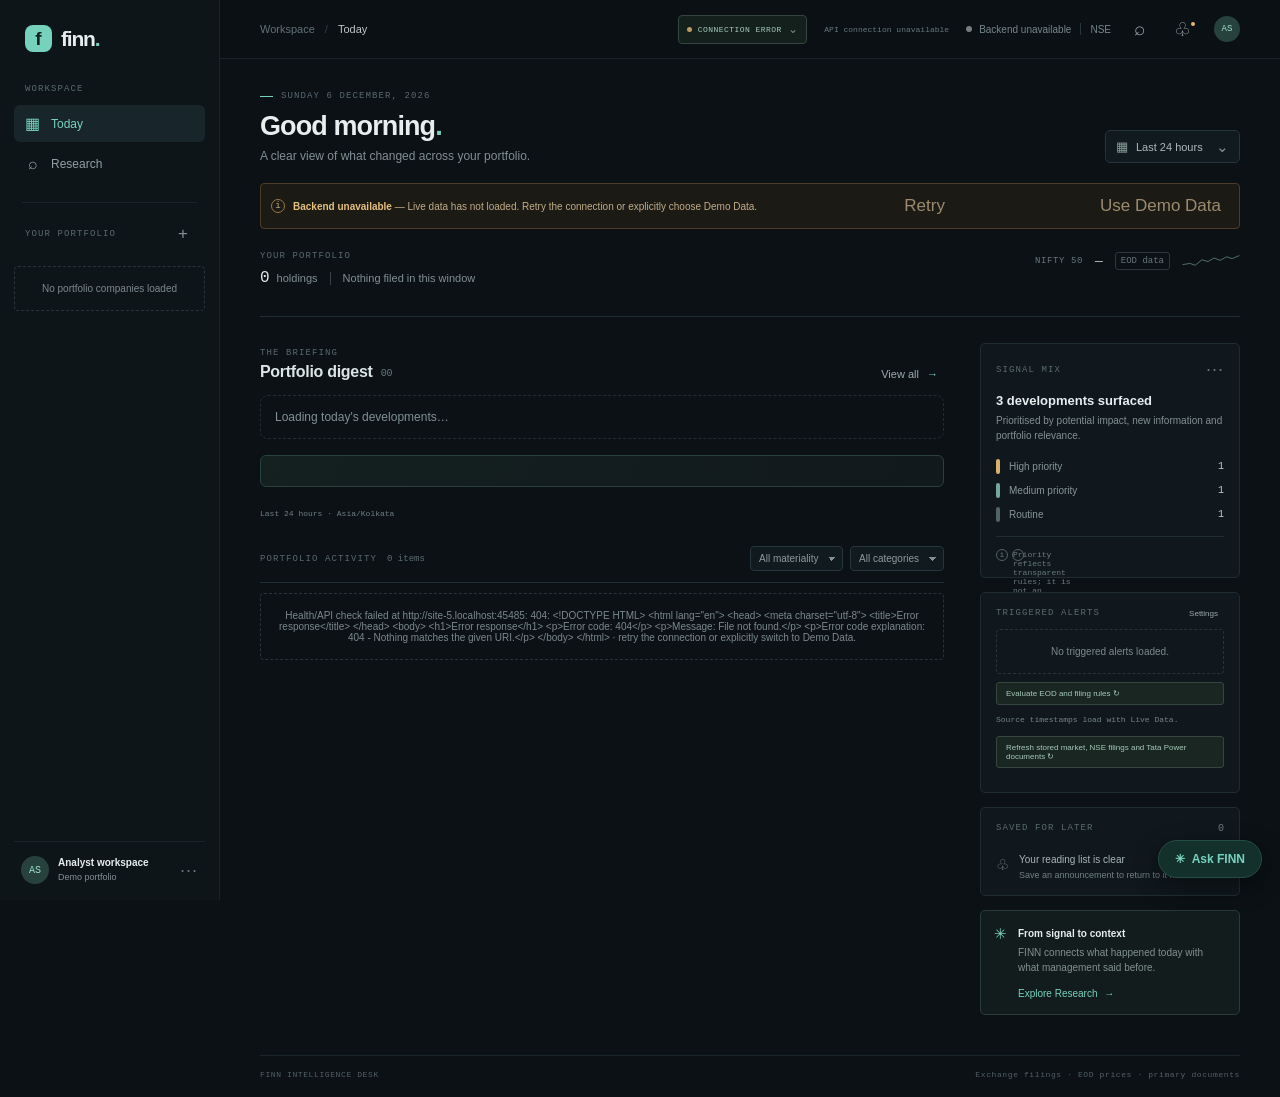
==== commit 064ed1e1: "Close remaining brief gaps: five-year fundamentals, installable web app, build history, writeup - /a" ====
--- a/index.html
+++ b/index.html
@@ -2,10 +2,15 @@
 <html lang="en">
   <head>
     <meta charset="UTF-8" />
-    <meta name="viewport" content="width=device-width, initial-scale=1" />
+    <meta name="viewport" content="width=device-width, initial-scale=1, viewport-fit=cover" />
     <meta name="theme-color" content="#0b1115" />
+    <link rel="manifest" href="/manifest.webmanifest" />
+    <link rel="apple-touch-icon" href="/icons/finn-180.png" />
+    <meta name="apple-mobile-web-app-capable" content="yes" />
+    <meta name="apple-mobile-web-app-status-bar-style" content="black-translucent" />
+    <meta name="apple-mobile-web-app-title" content="FINN" />
     <title>FINN — Investment intelligence</title>
-    <link rel="stylesheet" href="./styles.css?v=feed-2" />
+    <link rel="stylesheet" href="./styles.css?v=fund-3" />
   </head>
   <body>
     <div class="app-shell">
@@ -98,6 +103,7 @@
               <div class="section-head trajectory-head" data-research-tab="financials" hidden><div><span class="section-kicker">PERFORMANCE OVER TIME</span><h2>Financial trajectory</h2></div><div class="chart-period-tabs"><button class="active" data-period="quarterly">Quarterly</button><button data-period="annual">Annual</button></div></div>
               <div class="trajectory-metrics" data-research-tab="financials" hidden role="group" aria-label="Trajectory metric"><button class="active" data-metric="revenue">Revenue</button><button data-metric="pbt">PBT</button><button data-metric="pat">PAT</button></div>
               <div class="chart-card" data-research-tab="financials" hidden><div class="chart-placeholder" id="financialChart"><div class="chart-empty"><div class="chart-icon">⌁</div><strong>Evidence will fill this view</strong><span>Verified financial values appear here.</span></div></div><div class="chart-footer"><span id="chartFooterText">Quarterly values · INR crore · verified source observations only.</span><button id="chartSource">How we calculate <span>↗</span></button></div></div>
+              <section class="fundamentals" id="fundamentals" data-research-tab="financials" hidden aria-labelledby="fundamentalsTitle"></section>
               <section class="financial-analysis" id="financialAnalysis" data-research-tab="financials" hidden><div class="section-head"><div><span class="section-kicker">BALANCE SHEET & CASH QUALITY</span><h2>Cash, debt and coverage</h2></div><span id="analysisPeriod" class="period-placeholder">Annual values</span></div><div id="analysisSignals" class="analysis-signals"></div><div id="analysisCards" class="analysis-cards"><p>Validated annual balance-sheet and cash-flow rows will appear here.</p></div><div id="analysisObservations" class="financial-year-grid"></div></section>
               <section class="bullbear" id="bullBear" data-research-tab="overview" aria-labelledby="bullBearTitle"></section>
               <div class="section-head developments-head" data-research-tab="overview"><div><span class="section-kicker">WHAT CHANGED</span><h2>Recent developments <span class="muted-count">02</span></h2></div><button class="text-button" data-view="today">All activity <span>→</span></button></div><div id="companyDevelopments" class="company-developments" data-research-tab="overview"></div>
@@ -123,6 +129,6 @@
     </dialog>
     <div class="toast" id="toast" role="status"></div>
     <dialog id="detailDialog" class="detail-dialog"><form method="dialog"><button class="dialog-close" aria-label="Close details">×</button></form><div id="dialogContent"></div></dialog>
-    <script src="./app.js?v=feed-2"></script>
+    <script src="./app.js?v=fund-3"></script>
   </body>
 </html>
--- a/styles.css
+++ b/styles.css
@@ -220,3 +220,22 @@
 @media(max-width:820px){.main-area{padding-bottom:140px}}
 @media(max-width:700px){.result-metric small{display:none}.result-metric{gap:3px}}
 body.demo-mode .mode-toggle{border-color:#6b4a1f;color:var(--amber)}
+/* fundamentals */
+.fundamentals{margin:18px 0;display:grid;gap:12px;min-width:0}
+.fund-signals{display:grid;grid-template-columns:repeat(auto-fit,minmax(150px,1fr));gap:8px}
+.fund-signal{padding:10px;border-radius:6px;background:var(--surface);border:1px solid var(--line-soft);display:grid;gap:3px}
+.fund-signal span{font-size:10.5px;color:var(--muted)}
+.fund-signal b{font:600 16px var(--mono)}
+.fund-signal small{font:10px var(--mono);color:var(--subtle)}
+.fund-signal.watch{border-color:#5a4720}.fund-signal.watch b{color:var(--amber)}
+.fund-flags{margin:0;padding:10px 12px 10px 28px;border-radius:6px;background:#1d1912;border:1px solid #4a3b22;color:#e7cf9b;font-size:12px;line-height:1.5}
+.fund-quarters{display:grid;grid-auto-flow:column;grid-auto-columns:1fr;gap:6px;align-items:end;padding:12px 10px 6px;border-radius:6px;background:var(--surface);border:1px solid var(--line-soft);overflow-x:auto}
+.fq{display:grid;justify-items:center;gap:3px;min-width:38px}
+.fq i{display:block;width:70%;background:var(--teal);opacity:.7;border-radius:3px 3px 0 0}
+.fq b{font:600 10px var(--mono)}.fq span{font:9px var(--mono);color:var(--subtle);white-space:nowrap}
+.fund-caption,.fund-source{margin:0;font-size:10.5px;color:var(--subtle)}
+.fund-table-wrap{overflow-x:auto;border:1px solid var(--line-soft);border-radius:6px}
+.fund-table{border-collapse:collapse;width:100%;font:11px var(--mono)}
+.fund-table th,.fund-table td{padding:7px 9px;text-align:right;white-space:nowrap;border-bottom:1px solid var(--line-soft)}
+.fund-table thead th{color:var(--muted);font-weight:600}
+.fund-table tbody th{text-align:left;color:var(--muted);font:500 11px var(--font);position:sticky;left:0;background:var(--bg)}
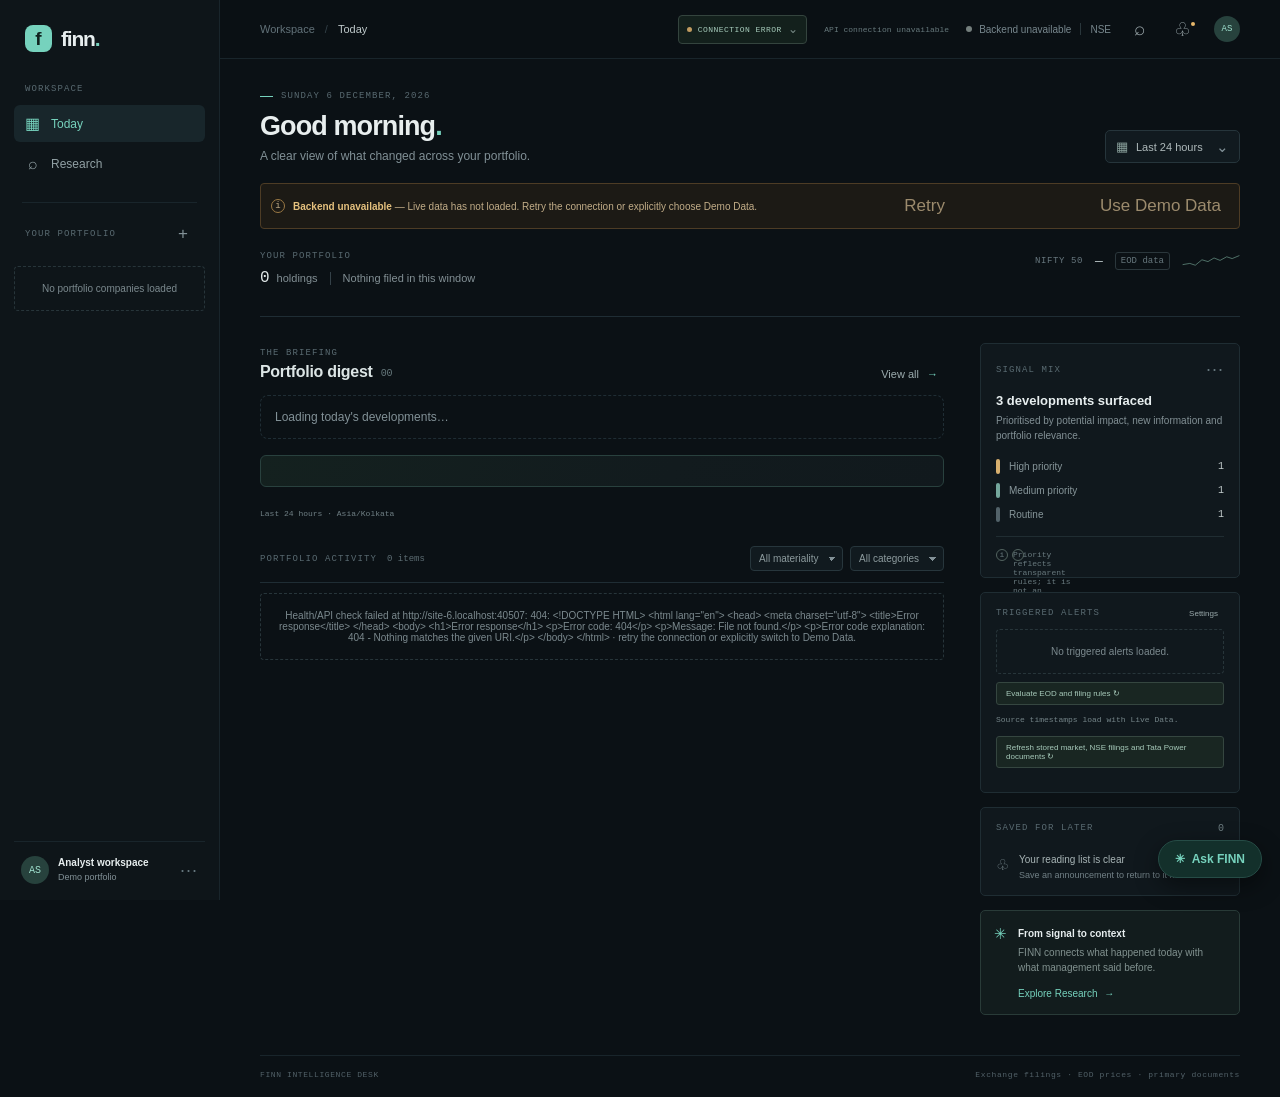
==== commit 2bebf4ea: "Today feed: results filings titled 'Outcome of Board Meeting' show as results; open on first non-emp" ====
--- a/index.html
+++ b/index.html
@@ -10,7 +10,7 @@
     <meta name="apple-mobile-web-app-status-bar-style" content="black-translucent" />
     <meta name="apple-mobile-web-app-title" content="FINN" />
     <title>FINN — Investment intelligence</title>
-    <link rel="stylesheet" href="./styles.css?v=fund-3" />
+    <link rel="stylesheet" href="./styles.css?v=feed-4" />
   </head>
   <body>
     <div class="app-shell">
@@ -129,6 +129,6 @@
     </dialog>
     <div class="toast" id="toast" role="status"></div>
     <dialog id="detailDialog" class="detail-dialog"><form method="dialog"><button class="dialog-close" aria-label="Close details">×</button></form><div id="dialogContent"></div></dialog>
-    <script src="./app.js?v=fund-3"></script>
+    <script src="./app.js?v=feed-4"></script>
   </body>
 </html>
--- a/styles.css
+++ b/styles.css
@@ -239,3 +239,5 @@
 .fund-table th,.fund-table td{padding:7px 9px;text-align:right;white-space:nowrap;border-bottom:1px solid var(--line-soft)}
 .fund-table thead th{color:var(--muted);font-weight:600}
 .fund-table tbody th{text-align:left;color:var(--muted);font:500 11px var(--font);position:sticky;left:0;background:var(--bg)}
+.auto-window-note{margin:0 0 10px;font-size:11.5px;color:var(--muted)}
+.demo-notice[hidden]{display:none!important}
